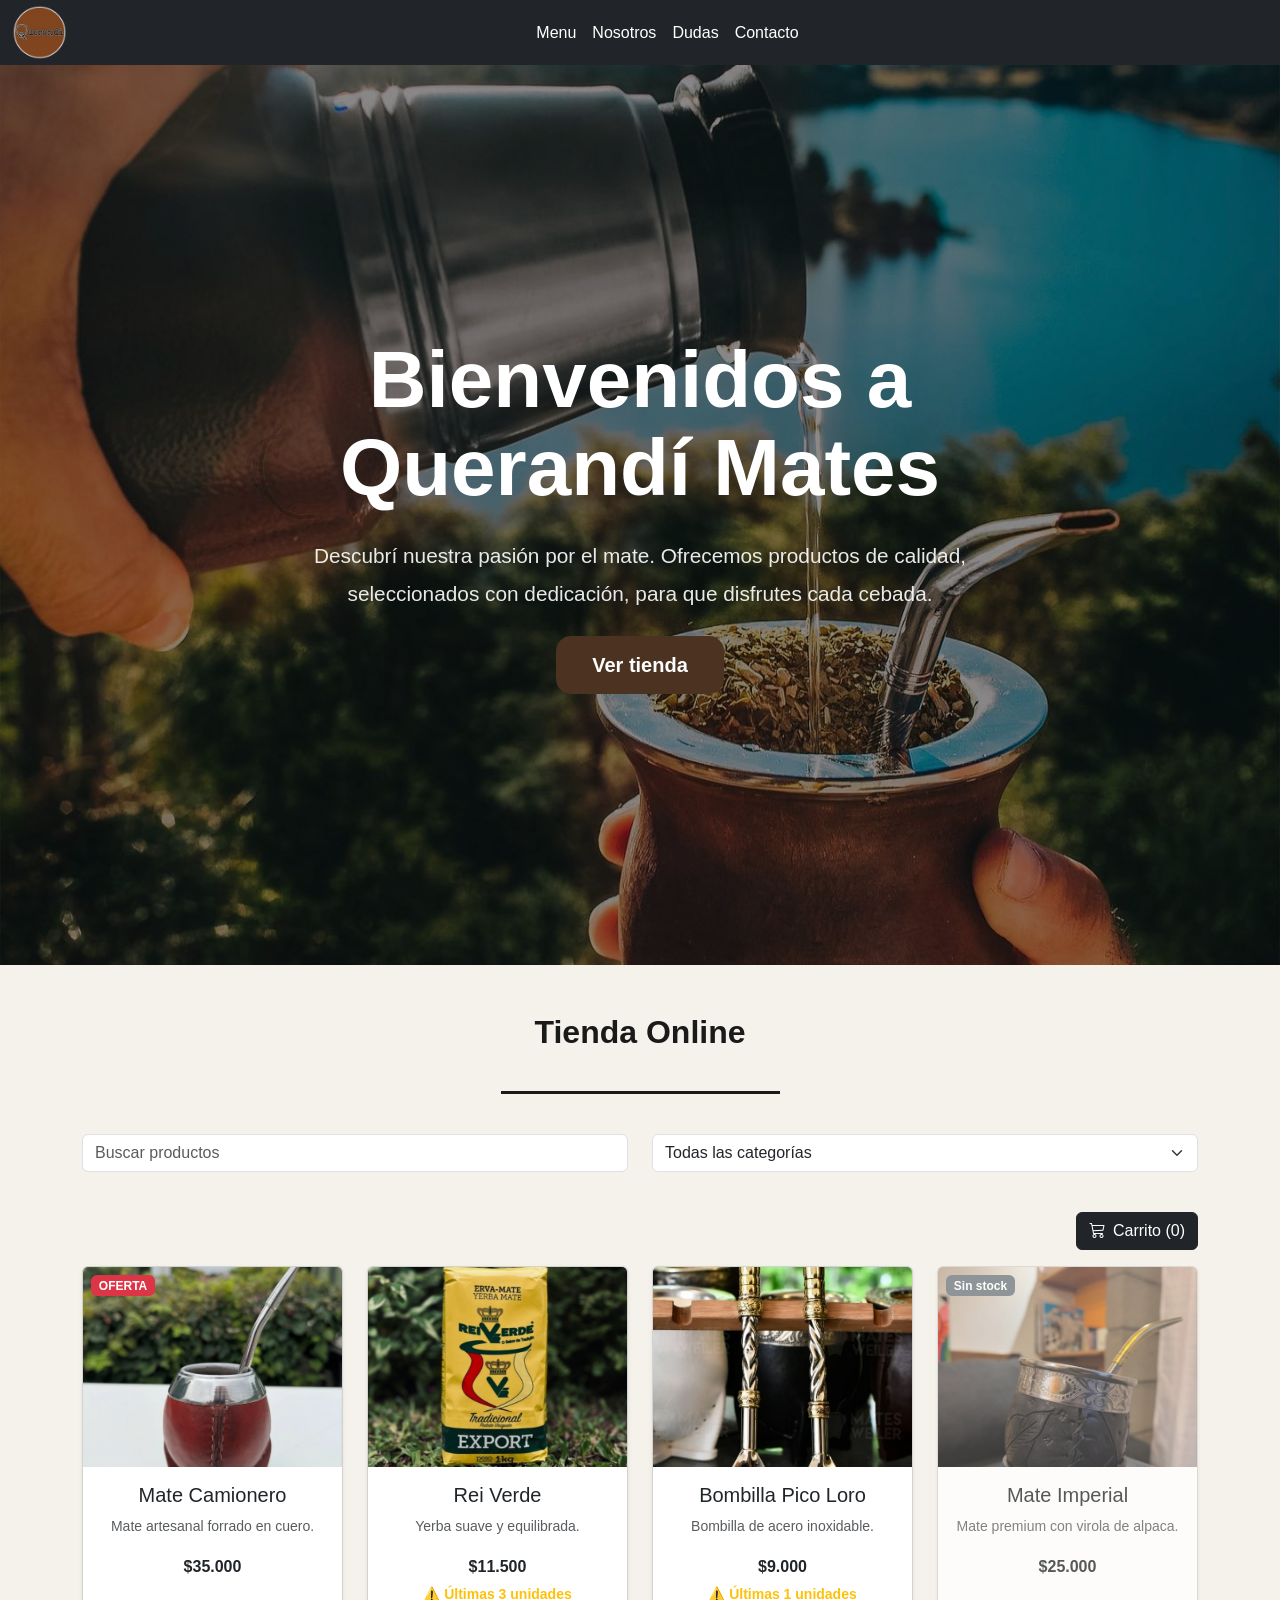
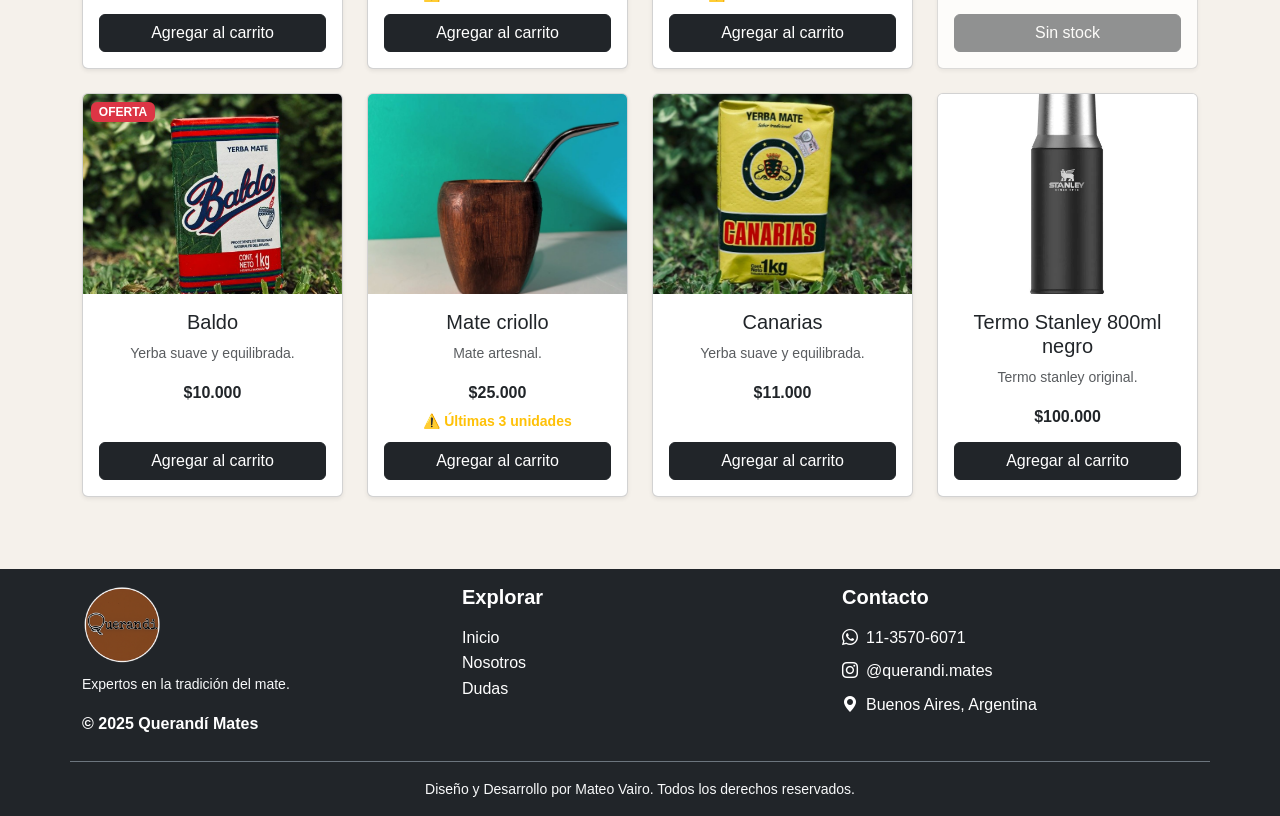
==== index.html @ 3cdf8e4d "Actualización: agregué nuevas funciones y correcciones" ====
<!DOCTYPE html>
<html lang="es">
<head>
<meta charset="UTF-8" />
<meta name="viewport" content="width=device-width, initial-scale=1" />
<link href="https://cdn.jsdelivr.net/npm/bootstrap@5.3.3/dist/css/bootstrap.min.css" rel="stylesheet"/>
<link rel="stylesheet" href="./css/style.css" />
<link rel="icon" href="imagenes/Logo.png" type="image/png">
<link rel="stylesheet" href="https://cdn.jsdelivr.net/npm/bootstrap-icons@1.11.3/font/bootstrap-icons.min.css">
<meta name="description" content="Querandí Mates — productos de calidad para disfrutar el ritual del mate.">
<meta name="keywords" content="mate, bombilla, yerba, tienda, artesanal, Argentina">
<title>Querandí Mates | Inicio</title>
</head>
<body>

<header>
    <nav class="navbar navbar-expand-lg navbar-dark bg-dark py-0">
        <div class="container-fluid">
            <button class="navbar-toggler" type="button" data-bs-toggle="collapse" data-bs-target="#navbarSupportedContent">
                <span class="navbar-toggler-icon"></span>
            </button>
            <a class="navbar-brand mx-auto order-0 order-lg-0" href="index.html">
                <img src="imagenes/Logo.png" alt="Logo Querandi Mates" class="logo-nav">
            </a>
            <div class="collapse navbar-collapse justify-content-center order-1" id="navbarSupportedContent">
                <ul class="navbar-nav mb-2 mb-lg-0">
                    <li class="nav-item"><a class="nav-link active" href="index.html">Menu</a></li>
                    <li class="nav-item"><a class="nav-link" href="nosotros.html">Nosotros</a></li>
                    <li class="nav-item"><a class="nav-link" href="dudas.html">Dudas</a></li>
                    <li class="nav-item"><a class="nav-link" href="contacto.html">Contacto</a></li>
                </ul>
            </div>
            <div class="d-flex w-100 d-lg-none"></div>
        </div>
    </nav>
</header>

<section class="hero-section">
    <div class="hero-overlay">
        <div class="container text-center hero-content">
            <h1>Bienvenidos a Querandí Mates</h1>
            <p class="mt-3 mb-4">Descubrí nuestra pasión por el mate. Ofrecemos productos de calidad, seleccionados con dedicación, para que disfrutes cada cebada.</p>
            <a href="#tienda" class="btn btn-light btn-lg">Ver tienda</a>
        </div>
    </div>
</section>

<main class="container my-5">

    <h2 class="text-center mb-4" id="tienda">Tienda Online</h2>
    <div class="d-flex justify-content-center mb-4">
        <hr class="w-25 border-querandi border-3 opacity-100">
    </div>

    <div class="row mb-4">
        <div class="col-md-6 mb-3">
            <input type="text" id="buscador" class="form-control" placeholder="Buscar productos">
        </div>
        <div class="col-md-6 mb-3">
            <select id="filtroCategoria" class="form-select">
                <option value="todos">Todas las categorías</option>
                <option value="mates">Mates</option>
                <option value="yerbas">Yerbas</option>
                <option value="otros">Otros</option>
            </select>
        </div>
    </div>

    <div class="text-end mb-3">
        <button class="btn btn-dark" id="btnAbrirCarrito">
            <i class="bi bi-cart3 me-1"></i> Carrito
            (<span id="contadorCarrito">0</span>)
        </button>
    </div>

    <div class="row" id="productosContainer"></div>

</main>

<div class="modal fade" id="productoModal" tabindex="-1">
    <div class="modal-dialog modal-dialog-centered">
        <div class="modal-content">
            <div class="modal-header">
                <h5 class="modal-title" id="modalProductoNombre"></h5>
                <button type="button" class="btn-close" data-bs-dismiss="modal"></button>
        </div>
    <div class="modal-body text-center">
        <img id="modalProductoImg" src="" alt="" class="img-fluid rounded mb-3" style="max-height: 300px; object-fit: contain;">
        <p id="modalProductoDesc" class="text-muted"></p>
        <p class="fw-bold fs-5" id="modalProductoPrecio"></p>
        <span id="modalProductoOferta"></span>
    </div>
    <div class="modal-footer justify-content-center">
        <button class="btn btn-dark btn-agregar" id="modalBtnAgregar" data-id="">
            Agregar al carrito
        </button>
    </div>
    </div>
</div>
</div>
<!-- ===== MODAL CARRITO ===== -->
<div class="modal fade" id="modalCarrito" tabindex="-1">
    <div class="modal-dialog modal-dialog-scrollable">
        <div class="modal-content">
            <div class="modal-header">
                <h5 class="modal-title"><i class="bi bi-cart3 me-2"></i>Tu carrito</h5>
                <button type="button" class="btn-close" data-bs-dismiss="modal"></button>
            </div>
            <div class="modal-body" id="carritoItems">
                <!-- se renderiza por JS -->
            </div>
            <div class="modal-footer d-flex justify-content-between align-items-center">
                <div>
                    <span class="text-muted small">Total:</span>
                    <span class="fw-bold ms-1" id="carritoTotal">$0</span>
                </div>
                <div class="d-flex gap-2">
                    <button class="btn btn-outline-danger btn-sm" id="vaciarCarrito">
                        <i class="bi bi-trash me-1"></i>Vaciar
                    </button>
                    <button class="btn btn-success btn-sm" id="finalizarCompra" disabled>
                        Finalizar compra <i class="bi bi-arrow-right ms-1"></i>
                    </button>
                </div>
            </div>
        </div>
    </div>
</div>


<!-- ===== MODAL CHECKOUT ===== -->
<div class="modal fade" id="modalCheckout" tabindex="-1">
    <div class="modal-dialog modal-dialog-scrollable">
        <div class="modal-content">
            <div class="modal-header" style="background-color:#795548; color:#fff;">
                <h5 class="modal-title"><i class="bi bi-bag-check me-2"></i>Finalizar compra</h5>
                <button type="button" class="btn-close btn-close-white" data-bs-dismiss="modal"></button>
            </div>
            <div class="modal-body">

                <!-- Resumen del pedido -->
                <h6 class="fw-bold mb-2">📦 Tu pedido:</h6>
                <div id="checkoutResumen" class="mb-3 border rounded p-2 bg-light small"></div>
                <div class="text-end fw-bold mb-4">
                    Total: <span id="checkoutTotal" class="text-success fs-5">$0</span>
                </div>

                <!-- Formulario de datos -->
                <h6 class="fw-bold mb-3">👤 Tus datos:</h6>

                <div class="mb-3">
                    <label class="form-label small fw-semibold">Nombre completo</label>
                    <input type="text" id="chkNombre" class="form-control form-control-sm" placeholder="Ej: Juan Pérez">
                </div>

                <div class="mb-3">
                    <label class="form-label small fw-semibold">Email</label>
                    <input type="email" id="chkMail" class="form-control form-control-sm" placeholder="tu@mail.com">
                </div>

                <div class="mb-3">
                    <label class="form-label small fw-semibold">Número de teléfono</label>
                    <input type="tel" id="chkTelefono" class="form-control form-control-sm" placeholder="Ej: 1135706071">
                </div>

                <div class="mb-3">
                    <label class="form-label small fw-semibold">Código postal</label>
                    <input type="text" id="chkCP" class="form-control form-control-sm" placeholder="Ej: 1876">
                </div>

                <div class="mb-3">
                    <label class="form-label small fw-semibold">Dirección</label>
                    <input type="text" id="chkDireccion" class="form-control form-control-sm" placeholder="Calle, número, piso/depto">
                </div>

                <div class="mb-3">
                    <label class="form-label small fw-semibold">Método de pago</label>
                    <select id="chkPago" class="form-select form-select-sm">
                        <option value="">-- Seleccioná --</option>
                        <option value="Transferencia bancaria">Transferencia bancaria</option>
                        <option value="MercadoPago">MercadoPago</option>
                        <option value="Efectivo">Efectivo (contra entrega)</option>
                    </select>
                </div>

            </div>
            <div class="modal-footer">
                <button type="button" class="btn btn-secondary btn-sm" data-bs-dismiss="modal">Volver</button>
                <button type="button" class="btn btn-success" id="btnEnviarCompra">
                    <i class="bi bi-whatsapp me-1"></i>Enviar compra por WhatsApp
                </button>
            </div>
        </div>
    </div>
</div>


<!-- ===== MODAL CONFIRMACIÓN ===== -->
<div class="modal fade" id="modalConfirmacion" tabindex="-1">
    <div class="modal-dialog modal-dialog-centered">
        <div class="modal-content text-center border-0">
            <div class="modal-body py-5 px-4">
                <div style="font-size:4rem">🧉</div>
                <h4 class="fw-bold mt-3 mb-2">¡Pedido enviado!</h4>
                <p class="text-muted mb-1">Te redirigimos a WhatsApp para que el vendedor reciba tu orden.</p>
                <p class="text-muted small mb-4">En breve te van a contactar para coordinar la entrega.</p>
                <button type="button" class="btn btn-dark px-4" data-bs-dismiss="modal">
                    Volver a la tienda
                </button>
            </div>
        </div>
    </div>
</div>

<!-- ===== TOAST CONTAINER ===== -->
<div id="toastContainer" class="position-fixed bottom-0 end-0 p-3" style="z-index:9999"></div>


<footer class="bg-dark py-3">
    <div class="container">
        <div class="row">
            <div class="col-md-4 mb-4 mb-md-0 text-center text-md-start">
                <img src="./imagenes/Logo.png" alt="Logo Querandí Mates" class="img-fluid mb-2" style="max-width:80px;">
                <p class="text-light small">Expertos en la tradición del mate.</p>
                <p class="mb-0 fw-bold text-querandi">© 2025 Querandí Mates</p>
            </div>
            <div class="col-md-4 mb-4 mb-md-0 text-center text-md-start">
                <h5 class="fw-bold mb-3 text-querandi">Explorar</h5>
                <ul class="list-unstyled">
                    <li><a href="index.html" class="footer-nav-link">Inicio</a></li>
                    <li><a href="nosotros.html" class="footer-nav-link">Nosotros</a></li>
                    <li><a href="dudas.html" class="footer-nav-link">Dudas</a></li>
                </ul>
            </div>
            <div class="col-md-4 text-center text-md-start">
                <h5 class="fw-bold mb-3 text-querandi">Contacto</h5>
                <ul class="list-unstyled">
                    <li class="mb-2"><a href="https://wa.me/5491135706071" class="footer-nav-link" target="_blank"><i class="bi bi-whatsapp me-2"></i>11-3570-6071</a></li>
                    <li class="mb-2"><a href="https://www.instagram.com/querandi.mates/" class="footer-nav-link" target="_blank"><i class="bi bi-instagram me-2"></i>@querandi.mates</a></li>
                    <li class="mb-2"><a href="contacto.html" class="footer-nav-link"><i class="bi bi-geo-alt-fill me-2"></i>Buenos Aires, Argentina</a></li>
                </ul>
            </div>
        </div>
        <div class="row border-top pt-3 mt-4 border-secondary">
            <div class="col-12 text-center">
                <p class="text-light small mb-0">Diseño y Desarrollo por Mateo Vairo. Todos los derechos reservados.</p>
            </div>
        </div>
    </div>
</footer>

<script src="https://cdn.jsdelivr.net/npm/bootstrap@5.3.3/dist/js/bootstrap.bundle.min.js"></script>
<!-- Limpiar la key vieja de localStorage para evitar datos fantasma -->
<script>localStorage.removeItem('carrito');</script>
<script type="module" src="./js/carrito.js"></script>
<script type="module" src="./js/app.js"></script>

</body>
</html>
---- css/style.css ----
* {
  margin: 0;
  padding: 0;
  box-sizing: border-box;
}

body {
  font-family: "Poppins", sans-serif;
  background-color: #F5F1EB;
  color: #1A1A1A;
  line-height: 1.6;
}

main {
  flex: 1;
}

section {
  padding: 30px 0;
}

img {
  max-width: 100%;
  display: block;
}

h1, h2, h3 {
  font-weight: 700;
}

a {
  text-decoration: none;
}

.swal2-container {
  z-index: 99999 !important;
}

.swal2-popup {
  border-radius: 12px;
  padding: 2rem;
  z-index: 99999 !important;
}
.swal2-popup .swal2-input,
.swal2-popup .swal2-select {
  width: 100%;
  padding: 12px;
  border-radius: 8px;
  border: 1px solid #ccc;
  font-size: 1rem;
  pointer-events: auto;
}
.swal2-popup .swal2-input:focus,
.swal2-popup .swal2-select:focus {
  outline: none;
  border-color: #6c5ce7;
  box-shadow: 0 0 0 3px rgba(108, 92, 231, 0.2);
}
.swal2-popup .swal2-confirm {
  background-color: #6c5ce7 !important;
  border-radius: 8px;
  padding: 10px 20px;
  font-weight: 600;
}

.navbar {
  padding: 18px 0;
  background: rgba(255, 255, 255, 0.9);
  backdrop-filter: blur(10px);
  box-shadow: 0 2px 10px rgba(0, 0, 0, 0.05);
}
.navbar .navbar-brand img {
  height: 55px;
}
.navbar .nav-link {
  color: #FFFFFF;
  font-weight: 500;
  transition: 0.4s ease;
}
.navbar .nav-link:hover {
  color: #6F4E37;
}

.logo-nav {
  height: 55px;
  width: 55px;
  -o-object-fit: contain;
     object-fit: contain;
  border-radius: 0;
}

.logo {
  transition: transform 0.3s ease;
}
.logo:hover {
  transform: scale(1.05);
}

footer {
  background-color: #1A1A1A;
  color: #FFFFFF;
  padding: 30px 0;
}
footer .footer-nav-link {
  color: #FFFFFF;
  transition: 0.4s ease;
}
footer .footer-nav-link:hover {
  color: #6F4E37;
}

.hero-section {
  width: 100%;
  min-height: 100vh;
  background-image: url("../imagenes/imagen_mate_tradicion.jpg");
  background-size: cover;
  background-position: center;
  position: relative;
  display: flex;
  align-items: center;
  justify-content: center;
  overflow: hidden;
  margin: 0;
  padding: 0;
}
.hero-section .hero-overlay {
  position: absolute;
  inset: 0;
  background: rgba(0, 0, 0, 0.45);
  display: flex;
  align-items: center;
  justify-content: center;
}
.hero-section .hero-content {
  position: relative;
  z-index: 2;
  color: #FFFFFF;
  max-width: 700px;
}
.hero-section .hero-content h1 {
  font-size: 5rem;
  font-weight: 700;
  line-height: 1.1;
  margin-bottom: 25px;
}
.hero-section .hero-content p {
  font-size: 1.3rem;
  line-height: 1.8;
  margin-bottom: 35px;
  color: rgba(255, 255, 255, 0.9);
}
.hero-section .hero-content .btn {
  background-color: #4B3221;
  color: #FFFFFF;
  border: none;
  padding: 14px 36px;
  border-radius: 15px;
  font-weight: 600;
  transition: 0.4s ease;
}
.hero-section .hero-content .btn:hover {
  background-color: #6F4E37;
  transform: translateY(-3px);
}
@media (max-width: 768px) {
  .hero-section {
    min-height: 80vh;
  }
  .hero-section .hero-content h1 {
    font-size: 2.8rem;
  }
  .hero-section .hero-content p {
    font-size: 1rem;
  }
}

.producto img {
  width: 100%;
  height: auto;
  border-radius: 0.5rem;
  transition: transform 0.4s ease;
}
.producto img:hover, .producto img:focus {
  transform: scale(1.05);
}

form .form-control {
  border-color: rgba(0, 0, 0, 0.3843137255);
  transition: border-color 0.4s ease;
}
form .form-control:focus {
  border-color: #6F4E37;
}
form .btn-dark {
  font-family: "Poppins", sans-serif;
  background-color: #4B3221;
}
form .btn-dark:hover {
  background-color: #8A6246;
}

.duda {
  padding: 1rem;
  border: 1px solid #E5DDD5;
  border-radius: 0.5rem;
  margin-bottom: 1rem;
  background-color: #1A1A1A;
  transition: background-color 0.4s ease;
}
.duda:hover {
  background-color: rgb(38.75, 38.75, 38.75);
}
.duda__summary {
  cursor: pointer;
  font-weight: 600;
}

.pagos__icons {
  margin-top: 10px;
  display: flex;
  justify-content: center;
  gap: 20px;
  height: 30px;
}

@media (max-width: 992px) {
  .hero-section .hero-content h1 {
    font-size: 3.5rem;
  }
  .hero-section .hero-content p {
    font-size: 1.1rem;
  }
  .navbar-brand img {
    width: 50px;
  }
}
@media (max-width: 768px) {
  section {
    padding: 60px 0;
  }
  .hero-section {
    min-height: 80vh;
  }
  .hero-section .hero-content h1 {
    font-size: 2.5rem;
  }
  .hero-section .hero-content p {
    font-size: 1rem;
  }
  .card {
    margin-bottom: 20px;
  }
  footer {
    text-align: center;
  }
}
@media (max-width: 576px) {
  .hero-section .hero-content h1 {
    font-size: 2rem;
  }
  .hero-section .hero-content p {
    font-size: 0.95rem;
  }
  .hero-section .hero-content .btn {
    width: 100%;
  }
  .navbar-brand img {
    width: 45px;
  }
}/*# sourceMappingURL=style.css.map */
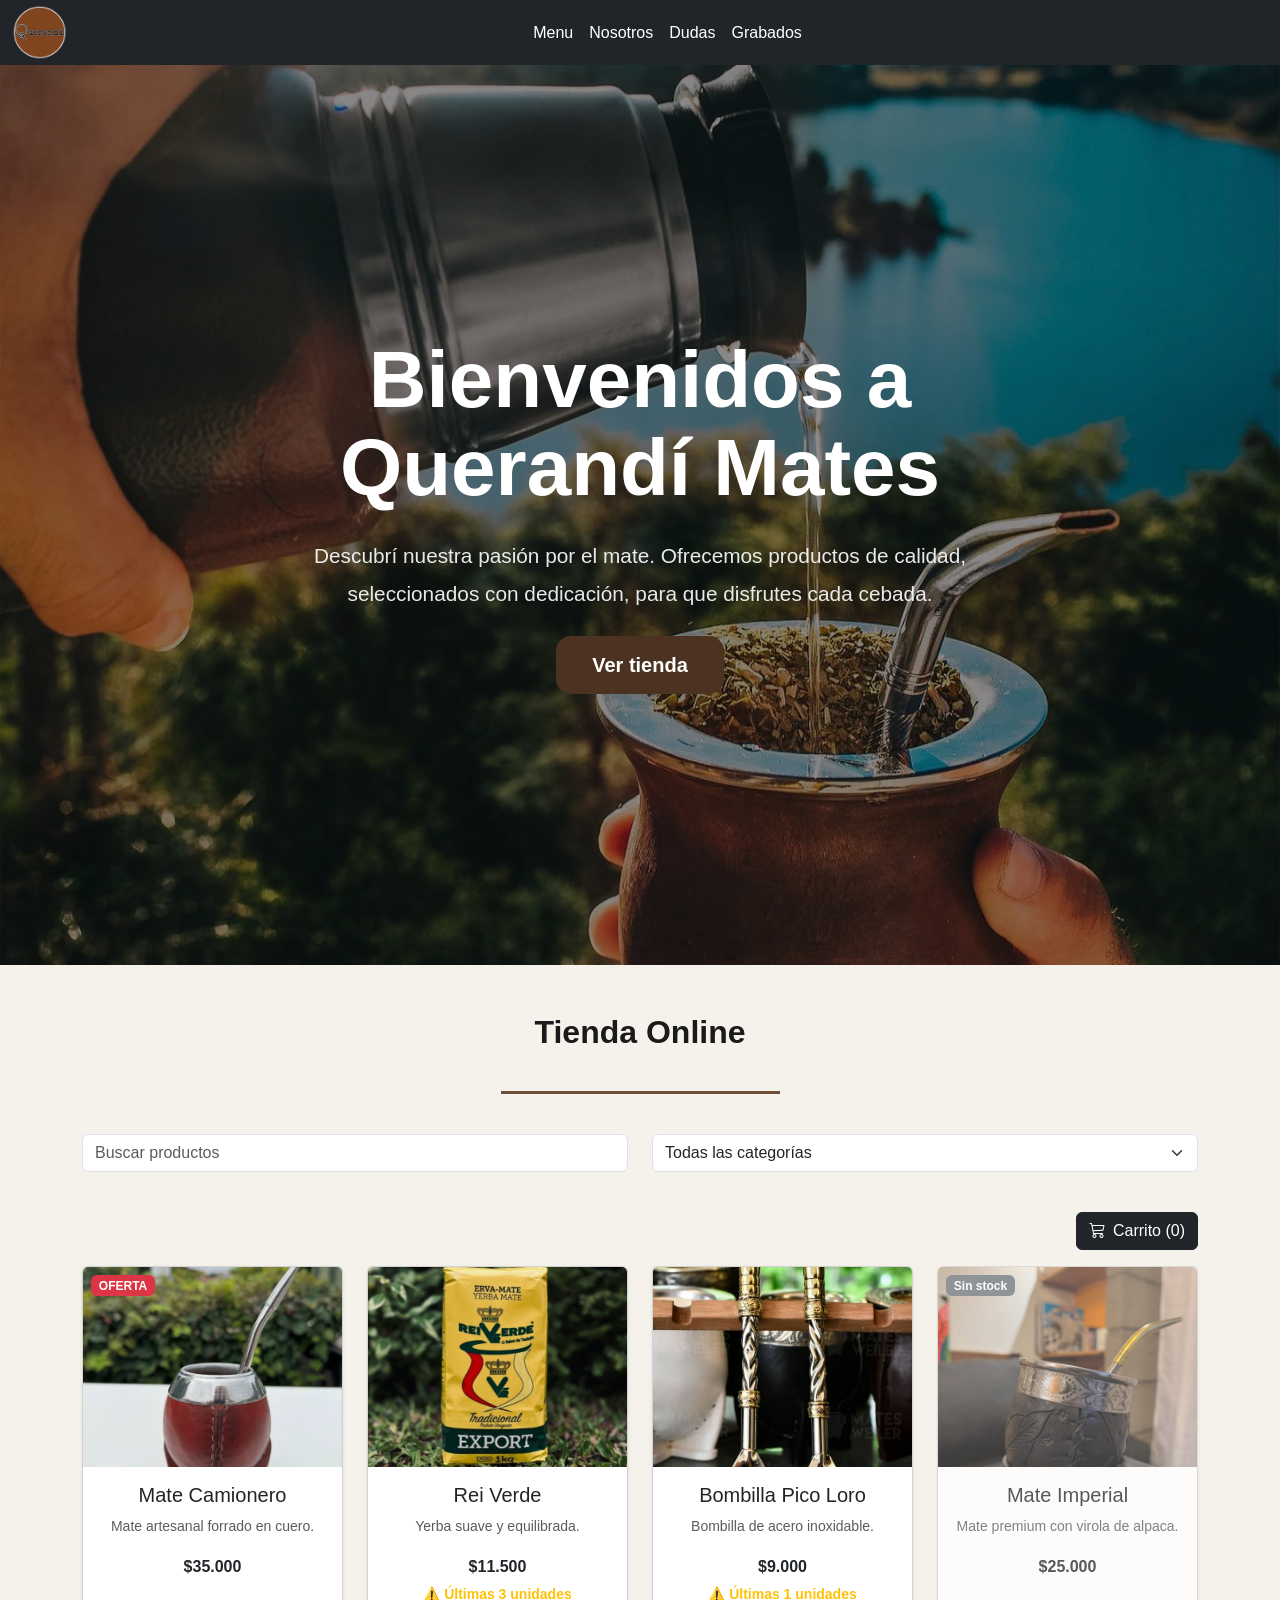
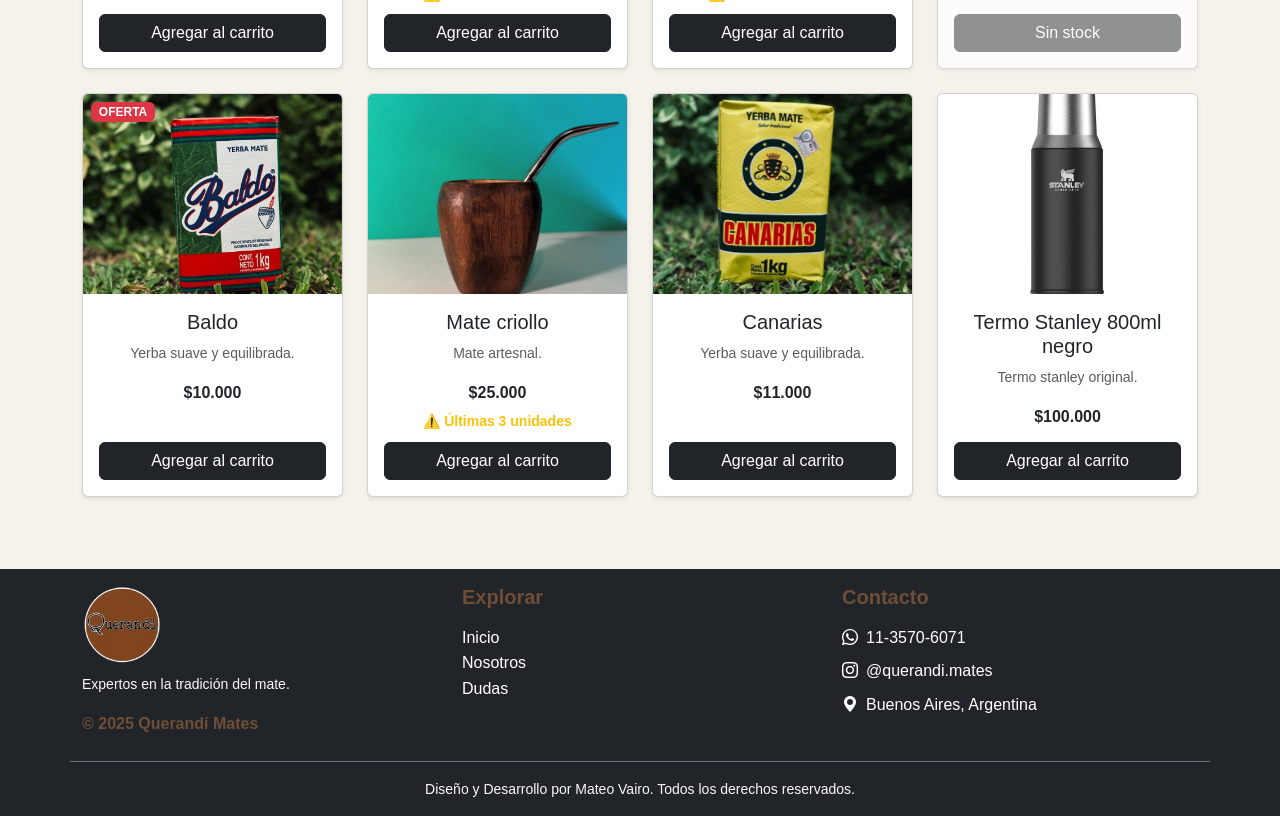
==== commit 38aa727d: "Se agrego la seccion  grabados" ====
--- a/index.html
+++ b/index.html
@@ -27,7 +27,7 @@
                     <li class="nav-item"><a class="nav-link active" href="index.html">Menu</a></li>
                     <li class="nav-item"><a class="nav-link" href="nosotros.html">Nosotros</a></li>
                     <li class="nav-item"><a class="nav-link" href="dudas.html">Dudas</a></li>
-                    <li class="nav-item"><a class="nav-link" href="contacto.html">Contacto</a></li>
+                    <li class="nav-item"><a class="nav-link" href="grabados.html">Grabados</a></li>
                 </ul>
             </div>
             <div class="d-flex w-100 d-lg-none"></div>
@@ -237,7 +237,7 @@
                 <ul class="list-unstyled">
                     <li class="mb-2"><a href="https://wa.me/5491135706071" class="footer-nav-link" target="_blank"><i class="bi bi-whatsapp me-2"></i>11-3570-6071</a></li>
                     <li class="mb-2"><a href="https://www.instagram.com/querandi.mates/" class="footer-nav-link" target="_blank"><i class="bi bi-instagram me-2"></i>@querandi.mates</a></li>
-                    <li class="mb-2"><a href="contacto.html" class="footer-nav-link"><i class="bi bi-geo-alt-fill me-2"></i>Buenos Aires, Argentina</a></li>
+                    <li class="mb-2"><a href="" class="footer-nav-link"><i class="bi bi-geo-alt-fill me-2"></i>Buenos Aires, Argentina</a></li>
                 </ul>
             </div>
         </div>
--- a/css/style.css
+++ b/css/style.css
@@ -1,3 +1,4 @@
+@charset "UTF-8";
 * {
   margin: 0;
   padding: 0;
@@ -184,19 +185,233 @@
   transform: scale(1.05);
 }
 
-form .form-control {
-  border-color: rgba(0, 0, 0, 0.3843137255);
-  transition: border-color 0.4s ease;
-}
-form .form-control:focus {
+/* ── Hero grabados ── */
+.hero-grabados {
+  background: linear-gradient(135deg, #1A1A1A 0%, #4B3221 100%);
+  padding: 90px 0 70px;
+  color: #fff;
+}
+
+.hero-grabados h1 {
+  font-size: 3.2rem;
+  font-weight: 700;
+  line-height: 1.15;
+}
+
+.hero-grabados p {
+  font-size: 1.15rem;
+  color: rgba(255, 255, 255, 0.85);
+}
+
+.badge-laser {
+  background-color: #6F4E37;
+  color: #fff;
+  font-size: 0.8rem;
+  padding: 5px 12px;
+  border-radius: 20px;
+  letter-spacing: 1px;
+  text-transform: uppercase;
+}
+
+@media (max-width: 768px) {
+  .hero-grabados h1 {
+    font-size: 2.1rem;
+  }
+  .hero-grabados p {
+    font-size: 1rem;
+  }
+}
+/* ── Materiales ── */
+.material-card {
+  background: #fff;
+  border-radius: 16px;
+  padding: 32px 24px;
+  text-align: center;
+  border: 1px solid #E5DDD5;
+  transition: transform 0.3s ease, box-shadow 0.3s ease;
+  height: 100%;
+}
+
+.material-card:hover {
+  transform: translateY(-6px);
+  box-shadow: 0 12px 30px rgba(0, 0, 0, 0.1);
+}
+
+.material-card .icono {
+  font-size: 2.8rem;
+  color: #6F4E37;
+  margin-bottom: 14px;
+}
+
+.material-card h5 {
+  font-weight: 700;
+  color: #1A1A1A;
+  margin-bottom: 8px;
+}
+
+.material-card p {
+  font-size: 0.9rem;
+  color: #666;
+  margin: 0;
+}
+
+/* ── Pasos ── */
+.seccion-pasos {
+  background-color: #1A1A1A;
+  color: #fff;
+  padding: 70px 0;
+}
+
+.paso {
+  display: flex;
+  align-items: flex-start;
+  gap: 20px;
+  margin-bottom: 36px;
+}
+
+.paso:last-child {
+  margin-bottom: 0;
+}
+
+.paso-numero {
+  width: 52px;
+  height: 52px;
+  min-width: 52px;
+  border-radius: 50%;
+  background-color: #6F4E37;
+  display: flex;
+  align-items: center;
+  justify-content: center;
+  font-size: 1.3rem;
+  font-weight: 700;
+  color: #fff;
+}
+
+.paso-texto h5 {
+  font-weight: 700;
+  margin-bottom: 4px;
+  color: #fff;
+}
+
+.paso-texto p {
+  color: rgba(255, 255, 255, 0.7);
+  font-size: 0.95rem;
+  margin: 0;
+}
+
+/* ── Galería ── */
+.galeria-placeholder {
+  background: #E5DDD5;
+  border-radius: 14px;
+  height: 260px; /* igual que la imagen */
+  display: flex;
+  flex-direction: column;
+  align-items: center;
+  justify-content: center;
+  color: #6F4E37;
+  font-size: 0.95rem;
+  font-weight: 600;
+  border: 2px dashed #6F4E37;
+}
+
+.galeria-placeholder i {
+  font-size: 2.5rem;
+  margin-bottom: 10px;
+}
+
+.galeria-img {
+  width: 100%;
+  height: 260px; /* igual que el placeholder */
+  -o-object-fit: cover;
+     object-fit: cover;
+  border-radius: 14px;
+  transition: transform 0.35s ease, box-shadow 0.35s ease;
+  cursor: pointer;
+}
+
+.galeria-img:hover {
+  transform: scale(1.04);
+  box-shadow: 0 10px 28px rgba(0, 0, 0, 0.18);
+}
+
+/* ── Precios ── */
+.precio-card {
+  background: #fff;
+  border-radius: 16px;
+  border: 2px solid #E5DDD5;
+  padding: 32px 24px;
+  text-align: center;
+  transition: border-color 0.3s ease, box-shadow 0.3s ease;
+  height: 100%;
+}
+
+.precio-card:hover {
   border-color: #6F4E37;
-}
-form .btn-dark {
-  font-family: "Poppins", sans-serif;
-  background-color: #4B3221;
-}
-form .btn-dark:hover {
-  background-color: #8A6246;
+  box-shadow: 0 8px 24px rgba(111, 78, 55, 0.12);
+}
+
+.precio-card .precio-valor {
+  font-size: 1.8rem;
+  font-weight: 700;
+  color: #6F4E37;
+}
+
+.precio-card h5 {
+  font-weight: 700;
+  color: #1A1A1A;
+  margin-bottom: 12px;
+}
+
+.precio-card p {
+  font-size: 0.9rem;
+  color: #666;
+}
+
+/* ── CTA ── */
+.cta-grabados {
+  background: linear-gradient(135deg, #4B3221 0%, #6F4E37 100%);
+  color: #fff;
+  padding: 70px 0;
+  text-align: center;
+}
+
+.cta-grabados h2 {
+  font-size: 2rem;
+  font-weight: 700;
+}
+
+.cta-grabados p {
+  font-size: 1.05rem;
+  color: rgba(255, 255, 255, 0.85);
+}
+
+.btn-wa {
+  background-color: #25D366;
+  color: #fff;
+  border: none;
+  padding: 14px 36px;
+  border-radius: 50px;
+  font-weight: 600;
+  font-size: 1rem;
+  transition: 0.3s ease;
+  display: inline-flex;
+  align-items: center;
+  gap: 10px;
+}
+
+.btn-wa:hover {
+  background-color: #1ebe5b;
+  transform: translateY(-3px);
+  color: #fff;
+}
+
+/* ── Texto querandi color ── */
+.text-querandi {
+  color: #6F4E37;
+}
+
+.border-querandi {
+  border-color: #6F4E37 !important;
 }
 
 .duda {
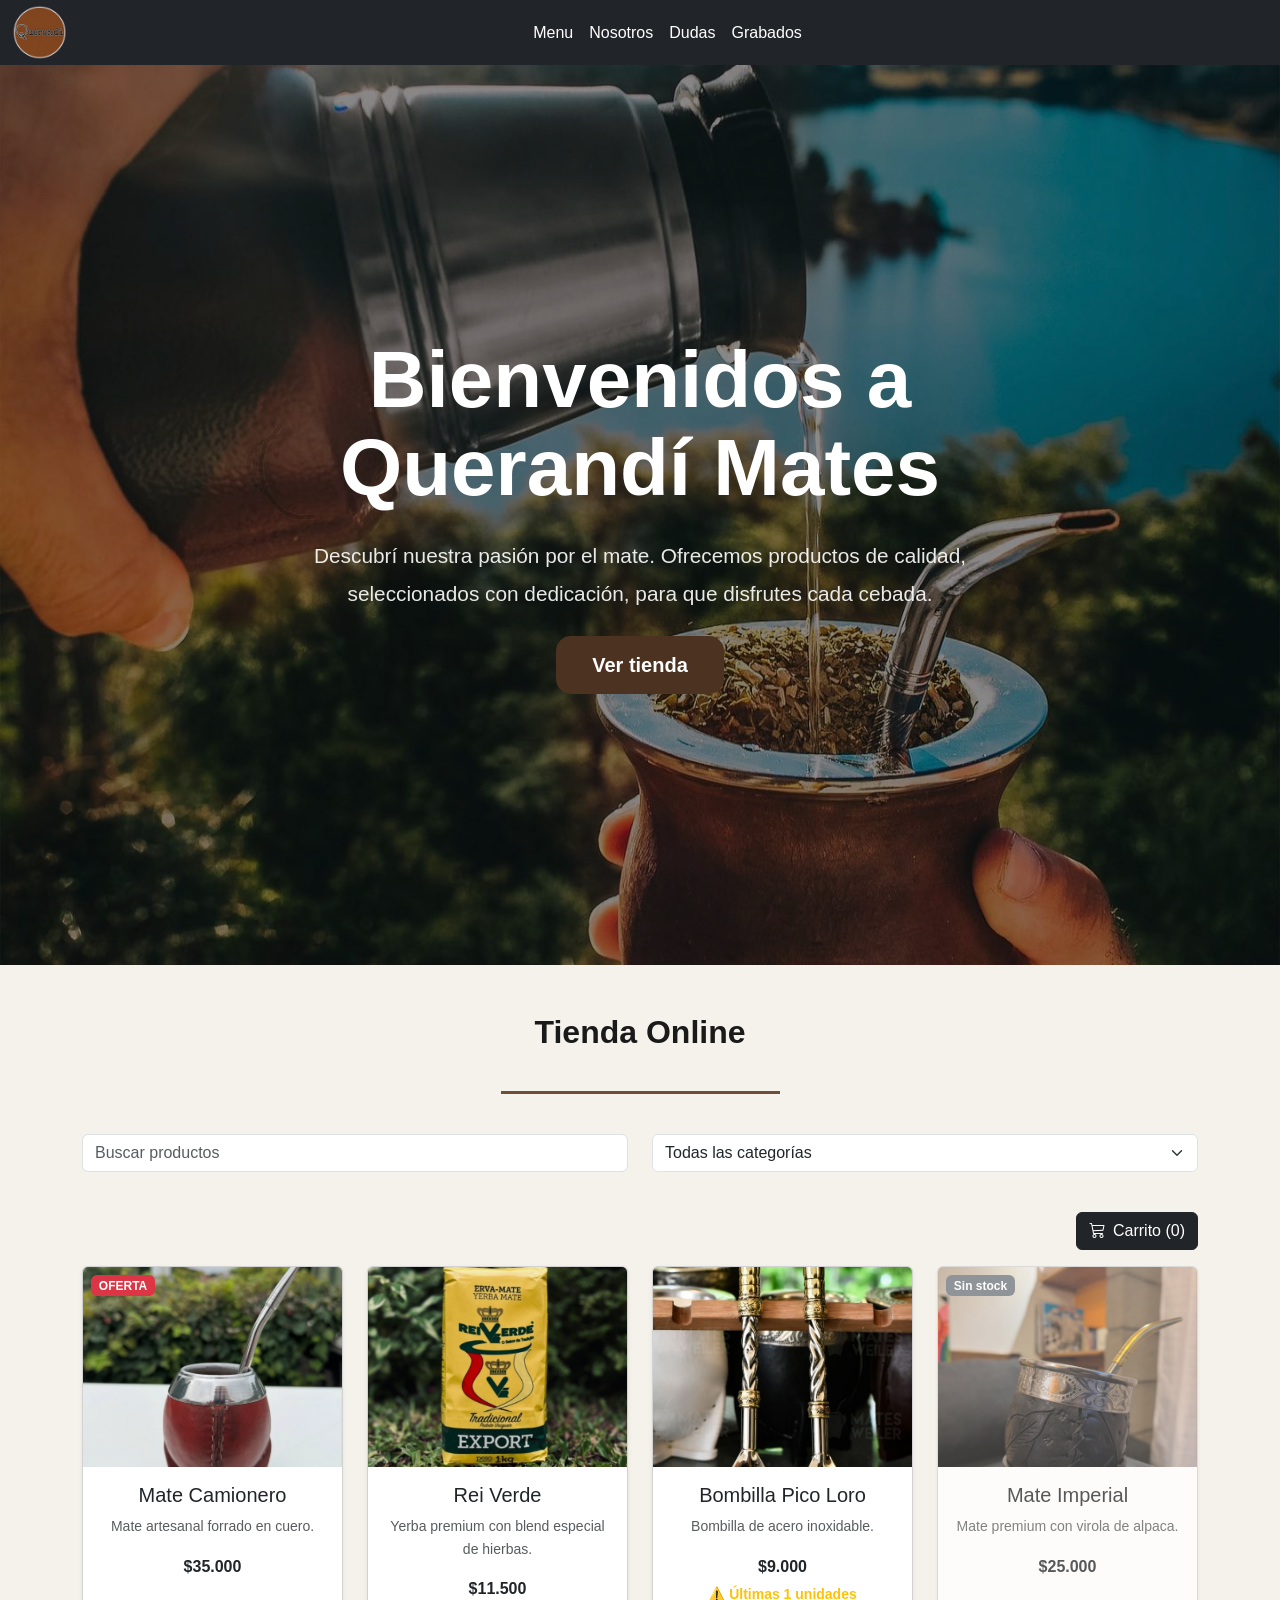
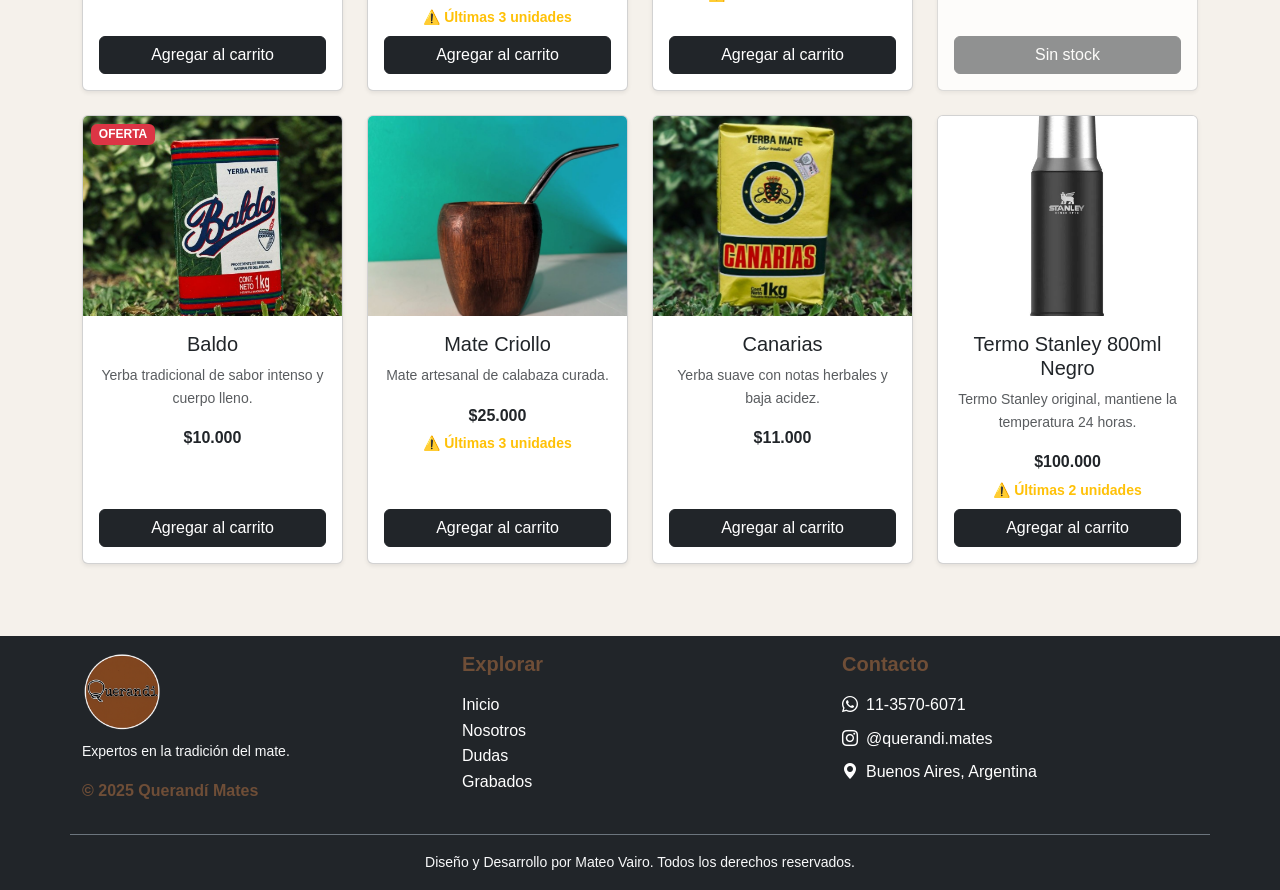
==== commit 45f2c648: "Actualizaciones en el footer" ====
--- a/index.html
+++ b/index.html
@@ -227,9 +227,15 @@
             <div class="col-md-4 mb-4 mb-md-0 text-center text-md-start">
                 <h5 class="fw-bold mb-3 text-querandi">Explorar</h5>
                 <ul class="list-unstyled">
-                    <li><a href="index.html" class="footer-nav-link">Inicio</a></li>
-                    <li><a href="nosotros.html" class="footer-nav-link">Nosotros</a></li>
-                    <li><a href="dudas.html" class="footer-nav-link">Dudas</a></li>
+                    <li>
+                        <a href="index.html" class="footer-nav-link">Inicio</a></li>
+                    <li>
+                        <a href="nosotros.html" class="footer-nav-link">Nosotros</a></li>
+                    <li>
+                        <a href="dudas.html" class="footer-nav-link">Dudas</a></li>
+                    <li>
+                        <a class="footer-nav-link" aria-current="page" href="grabados.html">Grabados</a>
+                    </li>
                 </ul>
             </div>
             <div class="col-md-4 text-center text-md-start">
--- a/css/style.css
+++ b/css/style.css
@@ -1,4 +1,3 @@
-@charset "UTF-8";
 * {
   margin: 0;
   padding: 0;
@@ -185,27 +184,54 @@
   transform: scale(1.05);
 }
 
-/* ── Hero grabados ── */
+.text-querandi {
+  color: #6F4E37;
+}
+
+.border-querandi {
+  border-color: #6F4E37 !important;
+}
+
+.separador-querandi {
+  width: 25%;
+  border-color: #6F4E37 !important;
+  border-width: 3px !important;
+  opacity: 1;
+}
+
+.separador-querandi-corto {
+  width: 60px;
+  border-color: #6F4E37 !important;
+  border-width: 3px !important;
+  opacity: 1;
+}
+
 .hero-grabados {
   background: linear-gradient(135deg, #1A1A1A 0%, #4B3221 100%);
   padding: 90px 0 70px;
-  color: #fff;
-}
-
+  color: #FFFFFF;
+}
 .hero-grabados h1 {
   font-size: 3.2rem;
   font-weight: 700;
   line-height: 1.15;
 }
-
 .hero-grabados p {
   font-size: 1.15rem;
   color: rgba(255, 255, 255, 0.85);
 }
+@media (max-width: 576px) {
+  .hero-grabados h1 {
+    font-size: 2.1rem;
+  }
+  .hero-grabados p {
+    font-size: 1rem;
+  }
+}
 
 .badge-laser {
   background-color: #6F4E37;
-  color: #fff;
+  color: #FFFFFF;
   font-size: 0.8rem;
   padding: 5px 12px;
   border-radius: 20px;
@@ -213,53 +239,62 @@
   text-transform: uppercase;
 }
 
-@media (max-width: 768px) {
-  .hero-grabados h1 {
-    font-size: 2.1rem;
-  }
-  .hero-grabados p {
-    font-size: 1rem;
-  }
-}
-/* ── Materiales ── */
+.video-hero {
+  max-height: 380px;
+  -o-object-fit: cover;
+     object-fit: cover;
+  border-radius: 10px;
+}
+
+.seccion-materiales,
+.seccion-galeria {
+  padding: 70px 0;
+  background-color: #F5F1EB;
+}
+
+.seccion-precios {
+  padding: 70px 0;
+  background-color: #FFFFFF;
+}
+
 .material-card {
-  background: #fff;
+  background: #FFFFFF;
   border-radius: 16px;
   padding: 32px 24px;
   text-align: center;
   border: 1px solid #E5DDD5;
-  transition: transform 0.3s ease, box-shadow 0.3s ease;
+  transition: transform 0.4s ease, box-shadow 0.4s ease;
   height: 100%;
 }
-
 .material-card:hover {
   transform: translateY(-6px);
-  box-shadow: 0 12px 30px rgba(0, 0, 0, 0.1);
-}
-
+  box-shadow: 0 10px 25px rgba(0, 0, 0, 0.08);
+}
 .material-card .icono {
   font-size: 2.8rem;
   color: #6F4E37;
   margin-bottom: 14px;
 }
-
 .material-card h5 {
   font-weight: 700;
   color: #1A1A1A;
   margin-bottom: 8px;
 }
-
 .material-card p {
   font-size: 0.9rem;
-  color: #666;
+  color: #5C5C5C;
   margin: 0;
 }
 
-/* ── Pasos ── */
 .seccion-pasos {
   background-color: #1A1A1A;
-  color: #fff;
+  color: #FFFFFF;
   padding: 70px 0;
+}
+
+.pasos-descripcion {
+  color: rgba(255, 255, 255, 0.7);
+  font-size: 0.95rem;
 }
 
 .paso {
@@ -268,7 +303,6 @@
   gap: 20px;
   margin-bottom: 36px;
 }
-
 .paso:last-child {
   margin-bottom: 0;
 }
@@ -284,26 +318,38 @@
   justify-content: center;
   font-size: 1.3rem;
   font-weight: 700;
-  color: #fff;
+  color: #FFFFFF;
 }
 
 .paso-texto h5 {
   font-weight: 700;
   margin-bottom: 4px;
-  color: #fff;
-}
-
+  color: #FFFFFF;
+}
 .paso-texto p {
   color: rgba(255, 255, 255, 0.7);
   font-size: 0.95rem;
   margin: 0;
 }
 
-/* ── Galería ── */
+.galeria-img {
+  width: 100%;
+  height: 260px;
+  -o-object-fit: cover;
+     object-fit: cover;
+  border-radius: 14px;
+  transition: transform 0.4s ease, box-shadow 0.4s ease;
+  cursor: pointer;
+}
+.galeria-img:hover {
+  transform: scale(1.04);
+  box-shadow: 0 10px 28px rgba(0, 0, 0, 0.18);
+}
+
 .galeria-placeholder {
   background: #E5DDD5;
   border-radius: 14px;
-  height: 260px; /* igual que la imagen */
+  height: 260px;
   display: flex;
   flex-direction: column;
   align-items: center;
@@ -313,73 +359,49 @@
   font-weight: 600;
   border: 2px dashed #6F4E37;
 }
-
 .galeria-placeholder i {
   font-size: 2.5rem;
   margin-bottom: 10px;
 }
 
-.galeria-img {
-  width: 100%;
-  height: 260px; /* igual que el placeholder */
-  -o-object-fit: cover;
-     object-fit: cover;
-  border-radius: 14px;
-  transition: transform 0.35s ease, box-shadow 0.35s ease;
-  cursor: pointer;
-}
-
-.galeria-img:hover {
-  transform: scale(1.04);
-  box-shadow: 0 10px 28px rgba(0, 0, 0, 0.18);
-}
-
-/* ── Precios ── */
 .precio-card {
-  background: #fff;
+  background: #FFFFFF;
   border-radius: 16px;
   border: 2px solid #E5DDD5;
   padding: 32px 24px;
   text-align: center;
-  transition: border-color 0.3s ease, box-shadow 0.3s ease;
+  transition: border-color 0.4s ease, box-shadow 0.4s ease;
   height: 100%;
 }
-
 .precio-card:hover {
   border-color: #6F4E37;
   box-shadow: 0 8px 24px rgba(111, 78, 55, 0.12);
 }
-
 .precio-card .precio-valor {
   font-size: 1.8rem;
   font-weight: 700;
   color: #6F4E37;
 }
-
 .precio-card h5 {
   font-weight: 700;
   color: #1A1A1A;
   margin-bottom: 12px;
 }
-
 .precio-card p {
   font-size: 0.9rem;
-  color: #666;
-}
-
-/* ── CTA ── */
+  color: #5C5C5C;
+}
+
 .cta-grabados {
   background: linear-gradient(135deg, #4B3221 0%, #6F4E37 100%);
-  color: #fff;
+  color: #FFFFFF;
   padding: 70px 0;
   text-align: center;
 }
-
 .cta-grabados h2 {
   font-size: 2rem;
   font-weight: 700;
 }
-
 .cta-grabados p {
   font-size: 1.05rem;
   color: rgba(255, 255, 255, 0.85);
@@ -387,31 +409,22 @@
 
 .btn-wa {
   background-color: #25D366;
-  color: #fff;
+  color: #FFFFFF;
   border: none;
   padding: 14px 36px;
   border-radius: 50px;
   font-weight: 600;
   font-size: 1rem;
-  transition: 0.3s ease;
+  transition: 0.4s ease;
   display: inline-flex;
   align-items: center;
   gap: 10px;
-}
-
+  text-decoration: none;
+}
 .btn-wa:hover {
   background-color: #1ebe5b;
   transform: translateY(-3px);
-  color: #fff;
-}
-
-/* ── Texto querandi color ── */
-.text-querandi {
-  color: #6F4E37;
-}
-
-.border-querandi {
-  border-color: #6F4E37 !important;
+  color: #FFFFFF;
 }
 
 .duda {
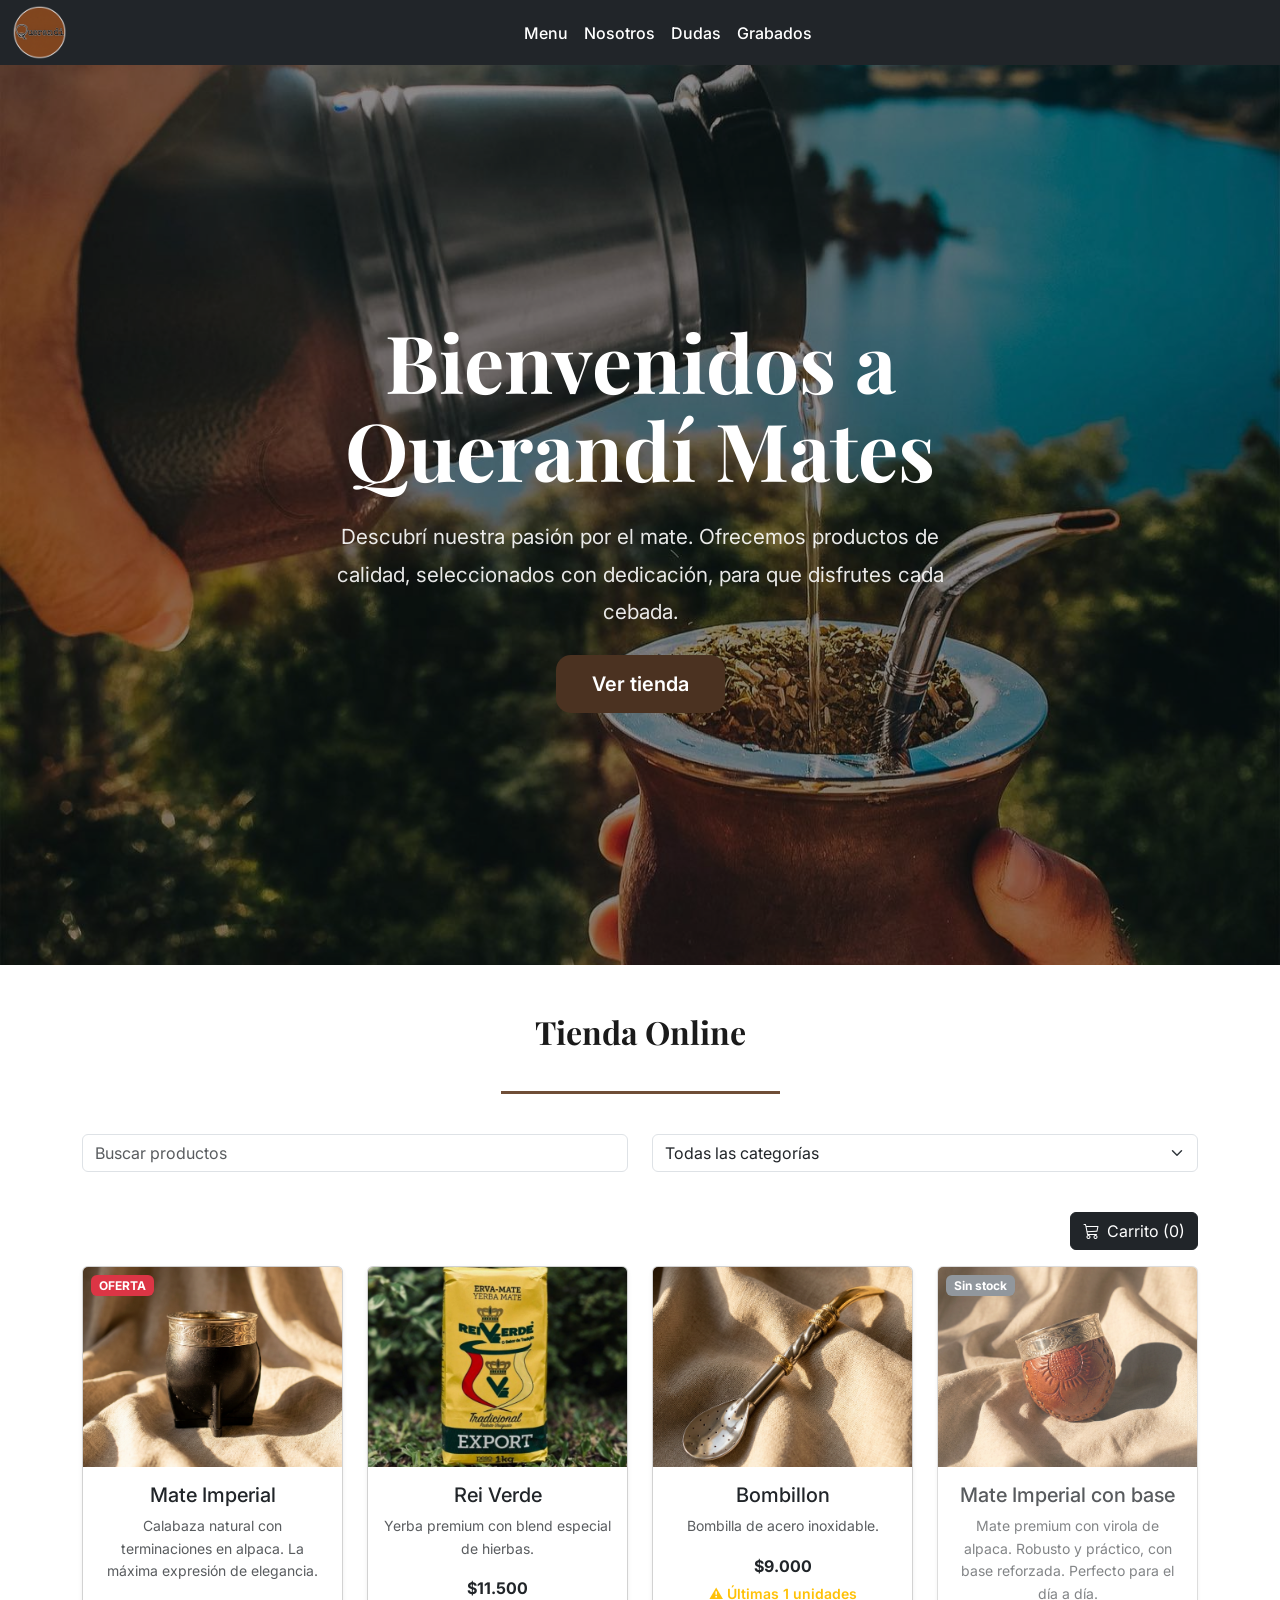
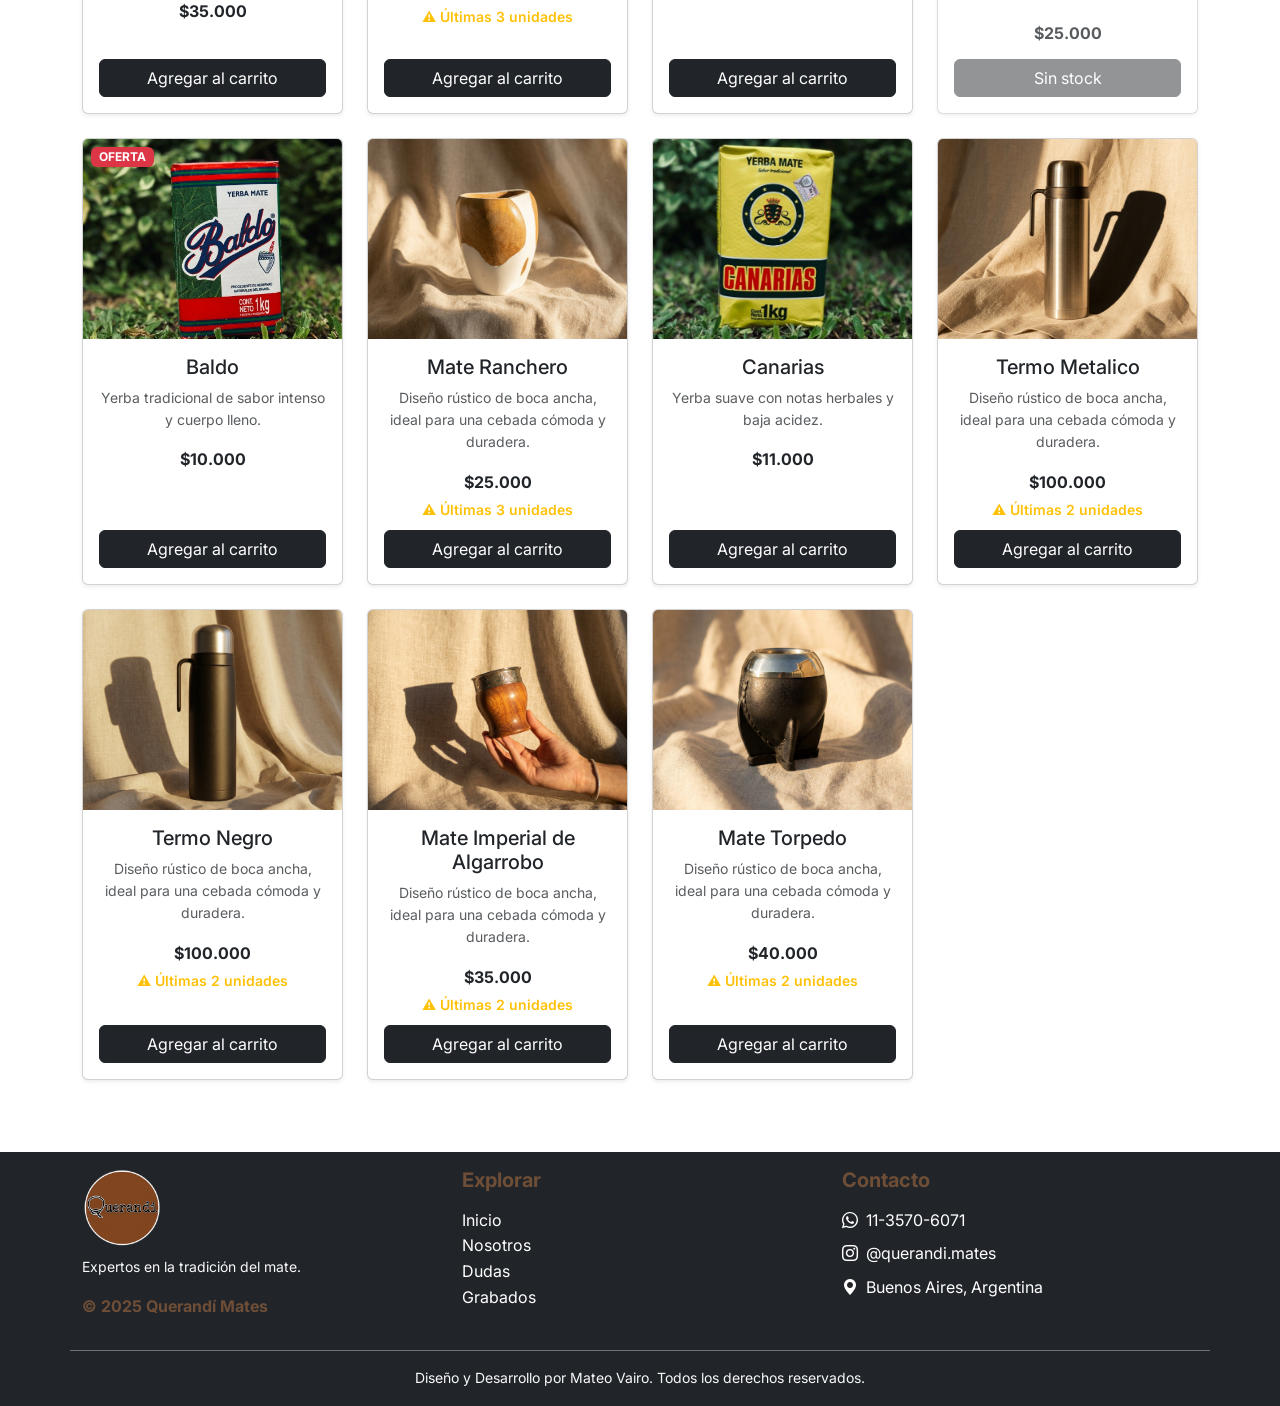
==== commit 2b4557c2: "Cambios en tienda y en nosotros" ====
--- a/index.html
+++ b/index.html
@@ -7,6 +7,9 @@
 <link rel="stylesheet" href="./css/style.css" />
 <link rel="icon" href="imagenes/Logo.png" type="image/png">
 <link rel="stylesheet" href="https://cdn.jsdelivr.net/npm/bootstrap-icons@1.11.3/font/bootstrap-icons.min.css">
+<link rel="preconnect" href="https://fonts.googleapis.com">
+<link rel="preconnect" href="https://fonts.gstatic.com" crossorigin>
+<link href="https://fonts.googleapis.com/css2?family=Playfair+Display:wght@400;500;600;700&family=Inter:wght@300;400;500;600&display=swap" rel="stylesheet">
 <meta name="description" content="Querandí Mates — productos de calidad para disfrutar el ritual del mate.">
 <meta name="keywords" content="mate, bombilla, yerba, tienda, artesanal, Argentina">
 <title>Querandí Mates | Inicio</title>
@@ -61,7 +64,9 @@
                 <option value="todos">Todas las categorías</option>
                 <option value="mates">Mates</option>
                 <option value="yerbas">Yerbas</option>
-                <option value="otros">Otros</option>
+                <option value="termos">Termos</option>
+                <option value="bombillas">Bombillas</option>
+                <option value="materas">Materas</option>
             </select>
         </div>
     </div>
@@ -171,6 +176,15 @@
                 <div class="mb-3">
                     <label class="form-label small fw-semibold">Dirección</label>
                     <input type="text" id="chkDireccion" class="form-control form-control-sm" placeholder="Calle, número, piso/depto">
+                </div>
+
+                <div class="mb-3">
+                    <label class="form-label small fw-semibold">Como lo recibis?</label>
+                    <select class="form-select mb-3" id="chkEnvio">
+                        <option value="">-- Seleccioná --</option>
+                        <option value="Envío a domicilio">Envío a domicilio</option>
+                        <option value="Retiro en persona">Retiro en persona</option>
+                    </select>
                 </div>
 
                 <div class="mb-3">
--- a/css/style.css
+++ b/css/style.css
@@ -1,3 +1,4 @@
+@charset "UTF-8";
 * {
   margin: 0;
   padding: 0;
@@ -5,10 +6,40 @@
 }
 
 body {
-  font-family: "Poppins", sans-serif;
-  background-color: #F5F1EB;
-  color: #1A1A1A;
   line-height: 1.6;
+  font-family: var(--font-body);
+  color: var(--color-dark);
+  background-color: var(--color-white);
+}
+
+h1, h2, h3, h4 {
+  font-family: var(--font-heading);
+}
+
+.animate-in {
+  opacity: 1 !important;
+  transform: translateY(0) !important;
+  transition: all 0.6s ease-out;
+}
+
+:root {
+  /* Colores */
+  --color-primary: #8B5A2B;
+  --color-primary-dark: #6B4423;
+  --color-primary-light: #A67C52;
+  --color-dark: #1A1A1A;
+  --color-dark-soft: #2D2D2D;
+  --color-gray: #4A4A4A;
+  --color-gray-light: #8A8A8A;
+  --color-cream: #FAF7F2;
+  --color-cream-dark: #F0EBE3;
+  --color-white: #FFFFFF;
+  --color-gold: #C9A962;
+  /* Tipografía */
+  --font-heading: 'Playfair Display', Georgia, serif;
+  --font-body: 'Inter', sans-serif;
+  /* Transiciones */
+  --transition-base: 0.3s ease;
 }
 
 main {
@@ -76,9 +107,24 @@
   color: #FFFFFF;
   font-weight: 500;
   transition: 0.4s ease;
+  position: relative;
+  padding-bottom: 5px;
 }
 .navbar .nav-link:hover {
   color: #6F4E37;
+}
+.navbar .nav-link::after {
+  content: "";
+  position: absolute;
+  bottom: 0px;
+  left: 0px;
+  width: 0px;
+  height: 2px;
+  background: var(--color-primary);
+  transition: var(--transition-base);
+}
+.navbar .nav-link:hover::after {
+  width: 100%;
 }
 
 .logo-nav {
@@ -495,4 +541,75 @@
   .navbar-brand img {
     width: 45px;
   }
+}
+/* =========================================
+   Sección: Nosotros (_nosotros.scss)
+   ========================================= */
+.nosotros-page .font-heading {
+  font-family: var(--font-heading);
+  color: var(--color-dark);
+}
+.nosotros-page .text-gray {
+  color: var(--color-gray);
+  line-height: 1.8;
+}
+.nosotros-page .text-querandi {
+  color: var(--color-primary);
+}
+.nosotros-page .text-primary-light {
+  color: var(--color-primary-light);
+}
+.nosotros-page .bg-cream {
+  background-color: var(--color-cream);
+  border-radius: var(--radius-xl);
+}
+.nosotros-page .divider-primary {
+  width: 80px;
+  height: 4px;
+  background: var(--gradient-primary);
+  border-radius: var(--radius-full);
+  transition: width var(--transition-slow);
+}
+.nosotros-page .divider-primary:hover {
+  width: 120px;
+}
+.nosotros-page .feature-card {
+  background-color: var(--color-white);
+  border: 1px solid rgba(0, 0, 0, 0.03);
+  border-radius: var(--radius-lg);
+  transition: var(--transition-base);
+  box-shadow: var(--shadow-sm);
+}
+.nosotros-page .feature-card:hover {
+  transform: translateY(-8px);
+  box-shadow: var(--shadow-lg);
+  border-color: rgba(139, 90, 43, 0.15);
+}
+.nosotros-page .feature-card:hover i {
+  transform: scale(1.15);
+  color: var(--color-primary);
+}
+.nosotros-page .feature-card i {
+  transition: all var(--transition-base);
+  display: inline-block;
+}
+.nosotros-page .rounded-lg {
+  border-radius: var(--radius-lg);
+}
+.nosotros-page .shadow-lg {
+  box-shadow: var(--shadow-lg);
+}
+.nosotros-page .tracking-wide {
+  letter-spacing: 2px;
+}
+@media (max-width: 991px) {
+  .nosotros-page .display-4 {
+    font-size: 2.5rem;
+  }
+  .nosotros-page .feature-card {
+    padding: 2rem 1.5rem !important;
+  }
+  .nosotros-page .bg-cream {
+    border-radius: 0;
+  }
 }/*# sourceMappingURL=style.css.map */
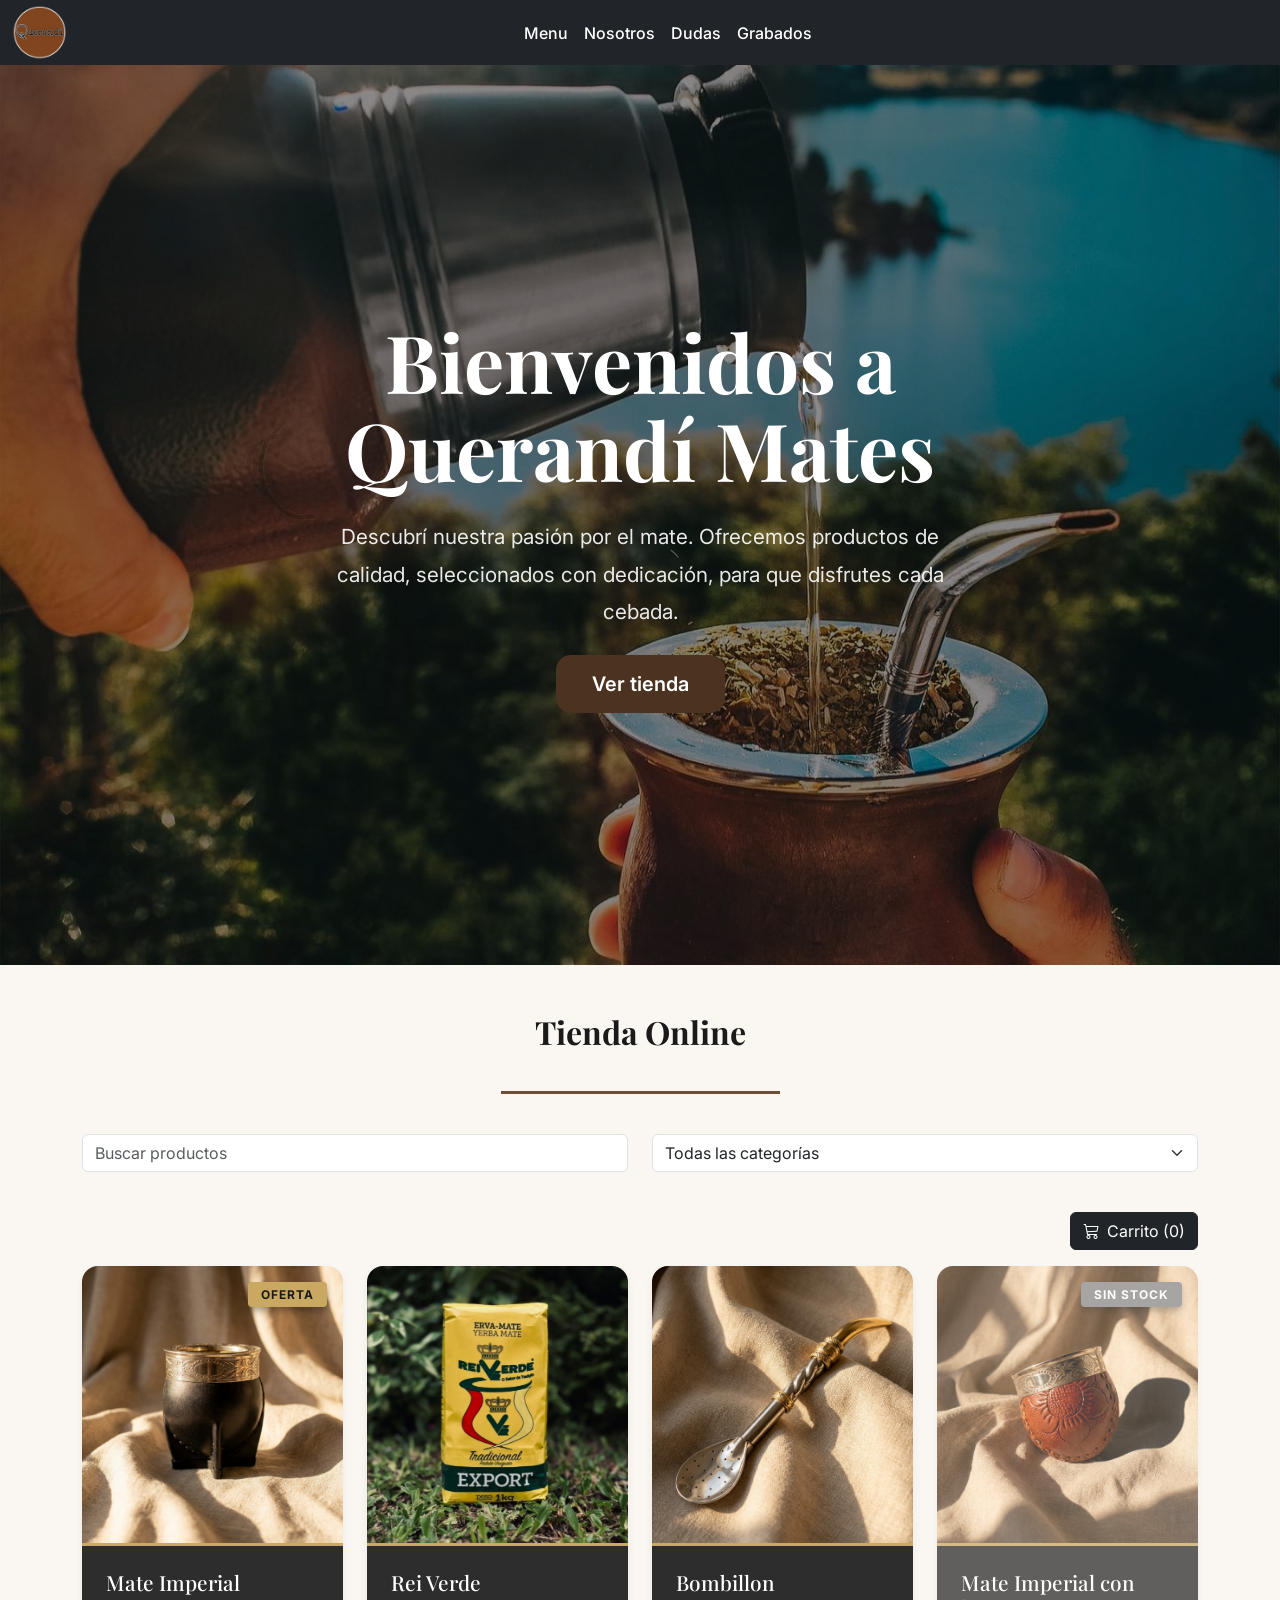
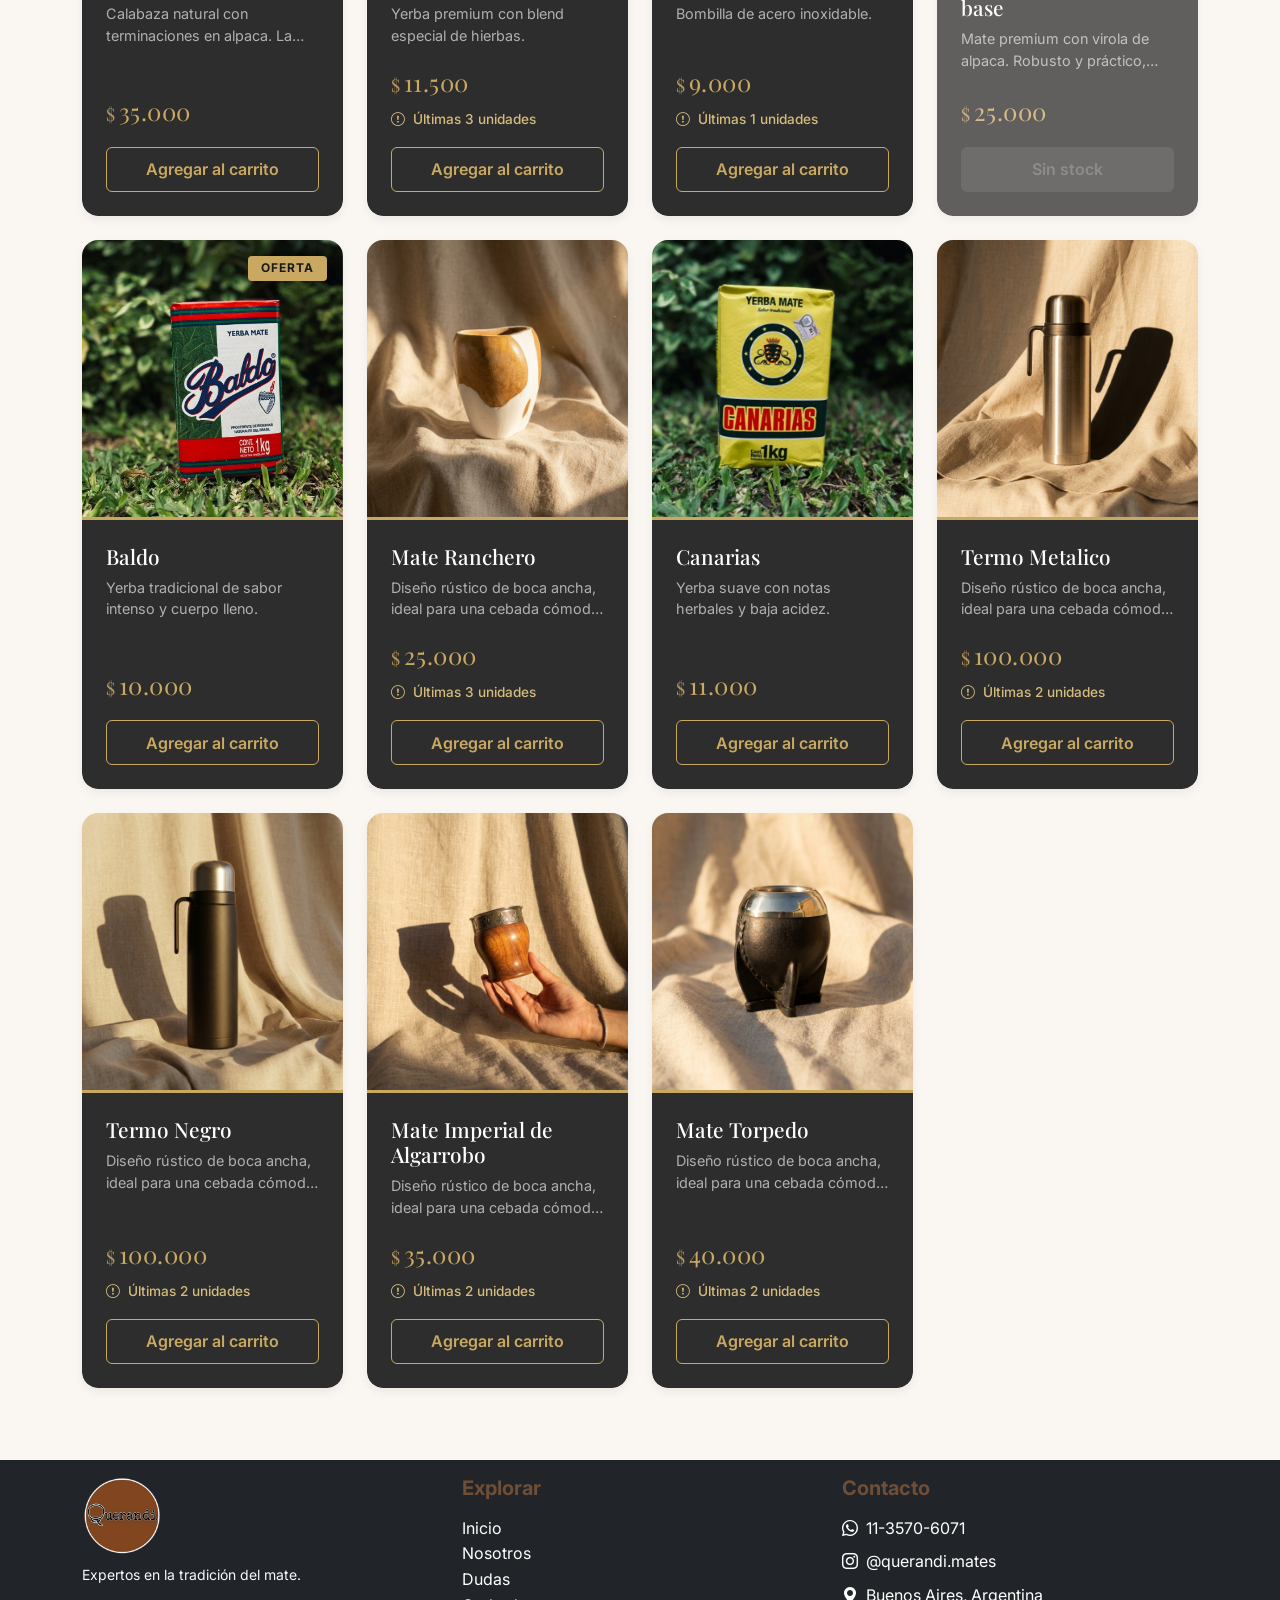
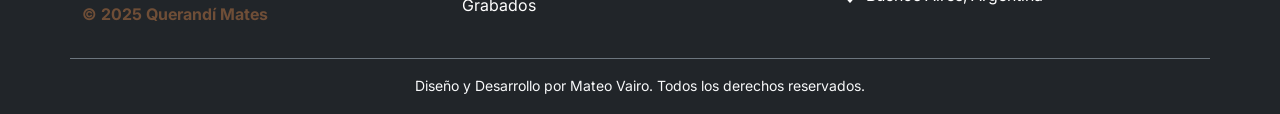
==== commit 68595f44: "Cambios en el checkout" ====
--- a/index.html
+++ b/index.html
@@ -193,7 +193,7 @@
                         <option value="">-- Seleccioná --</option>
                         <option value="Transferencia bancaria">Transferencia bancaria</option>
                         <option value="MercadoPago">MercadoPago</option>
-                        <option value="Efectivo">Efectivo (contra entrega)</option>
+                        <option value="Efectivo">Efectivo</option>
                     </select>
                 </div>
 
--- a/css/style.css
+++ b/css/style.css
@@ -9,7 +9,7 @@
   line-height: 1.6;
   font-family: var(--font-body);
   color: var(--color-dark);
-  background-color: var(--color-white);
+  background-color: var(--color-cream);
 }
 
 h1, h2, h3, h4 {
@@ -94,6 +94,253 @@
   font-weight: 600;
 }
 
+/* =========================================
+   Tarjetas de Productos Premium
+   ========================================= */
+.product-card {
+  background-color: transparent;
+  border-radius: 16px !important; /* Más redondeado */
+  overflow: hidden;
+  box-shadow: 0 4px 10px rgba(0, 0, 0, 0.06); /* Sombra base suave */
+  transition: all 0.3s ease;
+}
+.product-card:hover {
+  transform: translateY(-6px);
+  box-shadow: 0 15px 25px rgba(139, 90, 43, 0.15); /* Sombra más grande con un ligero tono marrón */
+}
+.product-card .card-img-wrapper {
+  position: relative;
+}
+.product-card .card-img-wrapper .card-img-top {
+  width: 100%;
+  height: 280px;
+  -o-object-fit: cover;
+     object-fit: cover;
+  border-bottom: 3px solid #C9A962;
+}
+.product-card .modern-badge {
+  position: absolute;
+  top: 1rem;
+  right: 1rem;
+  padding: 0.4rem 0.8rem;
+  font-family: "Inter", sans-serif;
+  font-size: 0.75rem;
+  font-weight: 700;
+  letter-spacing: 1px;
+  text-transform: uppercase;
+  border-radius: 4px;
+  z-index: 2;
+  box-shadow: 0 4px 6px rgba(0, 0, 0, 0.3);
+}
+.product-card .modern-badge.gold-badge {
+  background-color: #C9A962;
+  color: #1A1A1A;
+}
+.product-card .modern-badge.grey-badge {
+  background-color: #8A8A8A;
+  color: #FFFFFF;
+}
+.product-card .dark-body {
+  background-color: #2D2D2D;
+  color: #FFFFFF;
+  padding: 1.5rem;
+  text-align: left;
+  border-bottom-left-radius: 16px; /* Asegura que la parte de abajo también se redondee */
+  border-bottom-right-radius: 16px;
+}
+.product-card .dark-body .card-title {
+  color: #FFFFFF;
+  font-size: 1.3rem;
+  margin-bottom: 0.5rem;
+  font-family: "Playfair Display", serif;
+}
+.product-card .dark-body .description {
+  color: #B0B0B0;
+  font-size: 0.9rem;
+  line-height: 1.5;
+  display: -webkit-box;
+  -webkit-line-clamp: 2;
+  -webkit-box-orient: vertical;
+  overflow: hidden;
+}
+.product-card .dark-body .price {
+  font-family: "Playfair Display", Georgia, serif;
+  font-size: 1.5rem;
+  font-weight: 400; /* Acá está la magia: trazo fino y delicado */
+  color: #C9A962;
+  letter-spacing: 0.5px; /* Un poquitito de aire entre los números */
+}
+.product-card .dark-body .price .signo-peso {
+  font-family: "Playfair Display", Georgia, serif;
+  font-size: 1.1rem; /* Más chico que los números */
+  font-weight: 400;
+  margin-right: 3px;
+  opacity: 0.85; /* Lo hacemos apenas más suave para que no compita */
+}
+.product-card .dark-body .stock-warning {
+  font-size: 0.85rem;
+  color: #D4BC7D;
+  font-weight: 500;
+}
+.product-card .dark-body .stock-warning i {
+  margin-right: 4px;
+}
+.product-card .dark-body .btn-outline-gold {
+  background-color: transparent;
+  border: 1px solid #C9A962;
+  color: #C9A962;
+  font-weight: 600;
+  transition: 0.3s ease;
+  border-radius: 6px;
+  padding: 0.6rem;
+}
+.product-card .dark-body .btn-outline-gold:hover {
+  background-color: #C9A962;
+  color: #1A1A1A;
+}
+.product-card .dark-body .btn-disabled {
+  background-color: #4A4A4A;
+  border: 1px solid #4A4A4A;
+  color: #8A8A8A;
+  cursor: not-allowed;
+  font-weight: 600;
+  padding: 0.6rem;
+  border-radius: 6px;
+}
+
+/* =========================================
+   Modal de Producto (Estilo Premium)
+   ========================================= */
+.modal-content {
+  background-color: #2D2D2D; /* Fondo oscuro igual que las cards */
+  border: 1px solid rgba(201, 169, 98, 0.3); /* Borde sutil dorado */
+  border-radius: 16px;
+  box-shadow: 0 20px 40px rgba(0, 0, 0, 0.5); /* Sombra profunda */
+  color: #FFFFFF;
+}
+.modal-content .modal-header {
+  border-bottom: none; /* Quitamos la línea fea por defecto */
+  padding: 1.5rem 1.5rem 0;
+}
+.modal-content .modal-header .modal-title {
+  font-family: "Playfair Display", serif;
+  font-size: 1.8rem;
+  color: #FFFFFF;
+}
+.modal-content .modal-header {
+  /* Invertimos el color de la crucecita de Bootstrap para que se vea en fondo oscuro */
+}
+.modal-content .modal-header .btn-close {
+  filter: invert(1) grayscale(100%) brightness(200%);
+  opacity: 0.6;
+  transition: opacity 0.3s ease;
+}
+.modal-content .modal-header .btn-close:hover {
+  opacity: 1;
+}
+.modal-content .modal-body {
+  text-align: center; /* Centramos todos los textos e imágenes */
+  padding: 2rem;
+  /* Hacemos la imagen más grande, centrada y con estilo */
+}
+.modal-content .modal-body img {
+  display: block;
+  margin: 0 auto 1.5rem auto; /* Centrado horizontal y margen abajo */
+  max-width: 90%; /* Más ancha */
+  height: auto;
+  border-radius: 12px;
+  border-bottom: 3px solid #C9A962; /* Línea dorada para mantener el estilo */
+  box-shadow: 0 10px 20px rgba(0, 0, 0, 0.2);
+}
+.modal-content .modal-body {
+  /* Descripción del producto */
+}
+.modal-content .modal-body p {
+  color: #B0B0B0; /* Gris claro elegante */
+  font-size: 1rem;
+  line-height: 1.6;
+  margin-bottom: 1.5rem;
+  padding: 0 1rem; /* Un poco de aire a los costados */
+}
+.modal-content .modal-body {
+  /* Precio elegante en el modal */
+}
+.modal-content .modal-body .precio-modal {
+  font-family: "Playfair Display", Georgia, serif;
+  font-size: 2rem; /* Más grande que en la tarjeta */
+  font-weight: 400; /* Fino y delicado */
+  color: #C9A962;
+  letter-spacing: 0.5px;
+  margin-bottom: 0;
+}
+.modal-content .modal-body .precio-modal .signo-peso {
+  font-family: "Playfair Display", Georgia, serif;
+  font-size: 1.4rem; /* Más chico que el número */
+  font-weight: 400;
+  margin-right: 4px;
+  opacity: 0.85;
+}
+.modal-content .modal-footer {
+  border-top: none; /* Sin línea separadora */
+  justify-content: center; /* Centramos el botón */
+  padding-bottom: 2rem;
+  /* Botón estilo boutique */
+}
+.modal-content .modal-footer .btn {
+  background-color: transparent;
+  border: 1px solid #C9A962;
+  color: #C9A962;
+  font-family: "Inter", sans-serif;
+  font-weight: 600;
+  font-size: 0.95rem;
+  text-transform: uppercase;
+  letter-spacing: 1px;
+  padding: 0.8rem 2.5rem; /* Botón más ancho y con más presencia */
+  border-radius: 6px;
+  transition: all 0.3s ease;
+}
+.modal-content .modal-footer .btn:hover {
+  background-color: #C9A962;
+  color: #1A1A1A;
+  transform: translateY(-2px);
+  box-shadow: 0 5px 15px rgba(201, 169, 98, 0.2);
+}
+
+/* Eliminar fondo blanco y ajustar colores del checkout */
+#modalCheckout .modal-content {
+  background-color: #1a1a1a !important; /* Fondo oscuro */
+  color: #ffffff !important;
+  border: 1px solid #cfa361; /* Borde dorado */
+}
+
+/* Contenedor del resumen de productos */
+#checkoutResumen {
+  background-color: transparent !important; /* Quita el recuadro blanco */
+  border: none !important;
+}
+
+/* Labels arriba de los inputs */
+#modalCheckout label {
+  display: block;
+  margin-bottom: 5px;
+  font-weight: 600;
+  color: #ffffff !important;
+}
+
+/* Inputs oscuros para mantener la estética */
+#modalCheckout .form-control {
+  background-color: #2d2d2d !important;
+  border: 1px solid #444 !important;
+  color: #ffffff !important;
+}
+
+/* Asegurar que el total sea dorado y no verde */
+#checkoutTotal {
+  color: #cfa361 !important;
+  font-size: 1.5rem;
+  font-weight: bold;
+}
+
 .navbar {
   padding: 18px 0;
   background: rgba(255, 255, 255, 0.9);
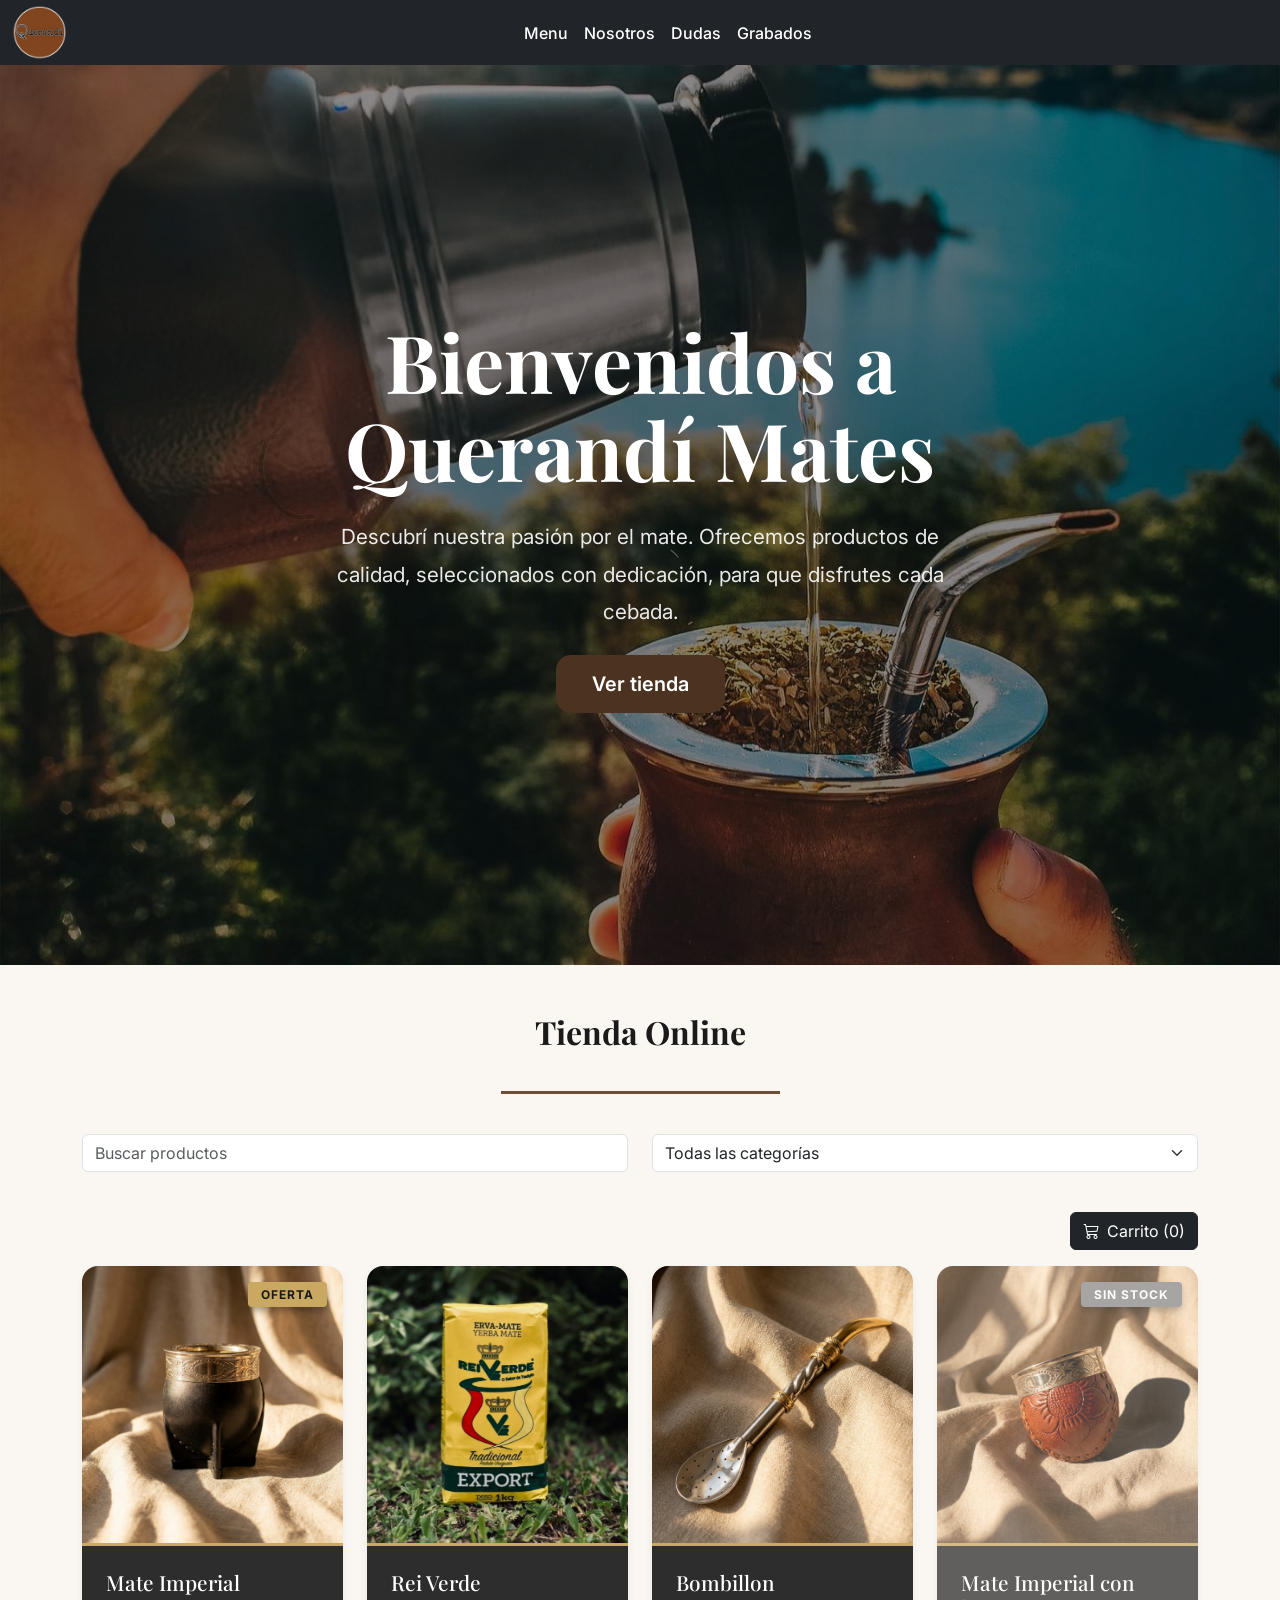
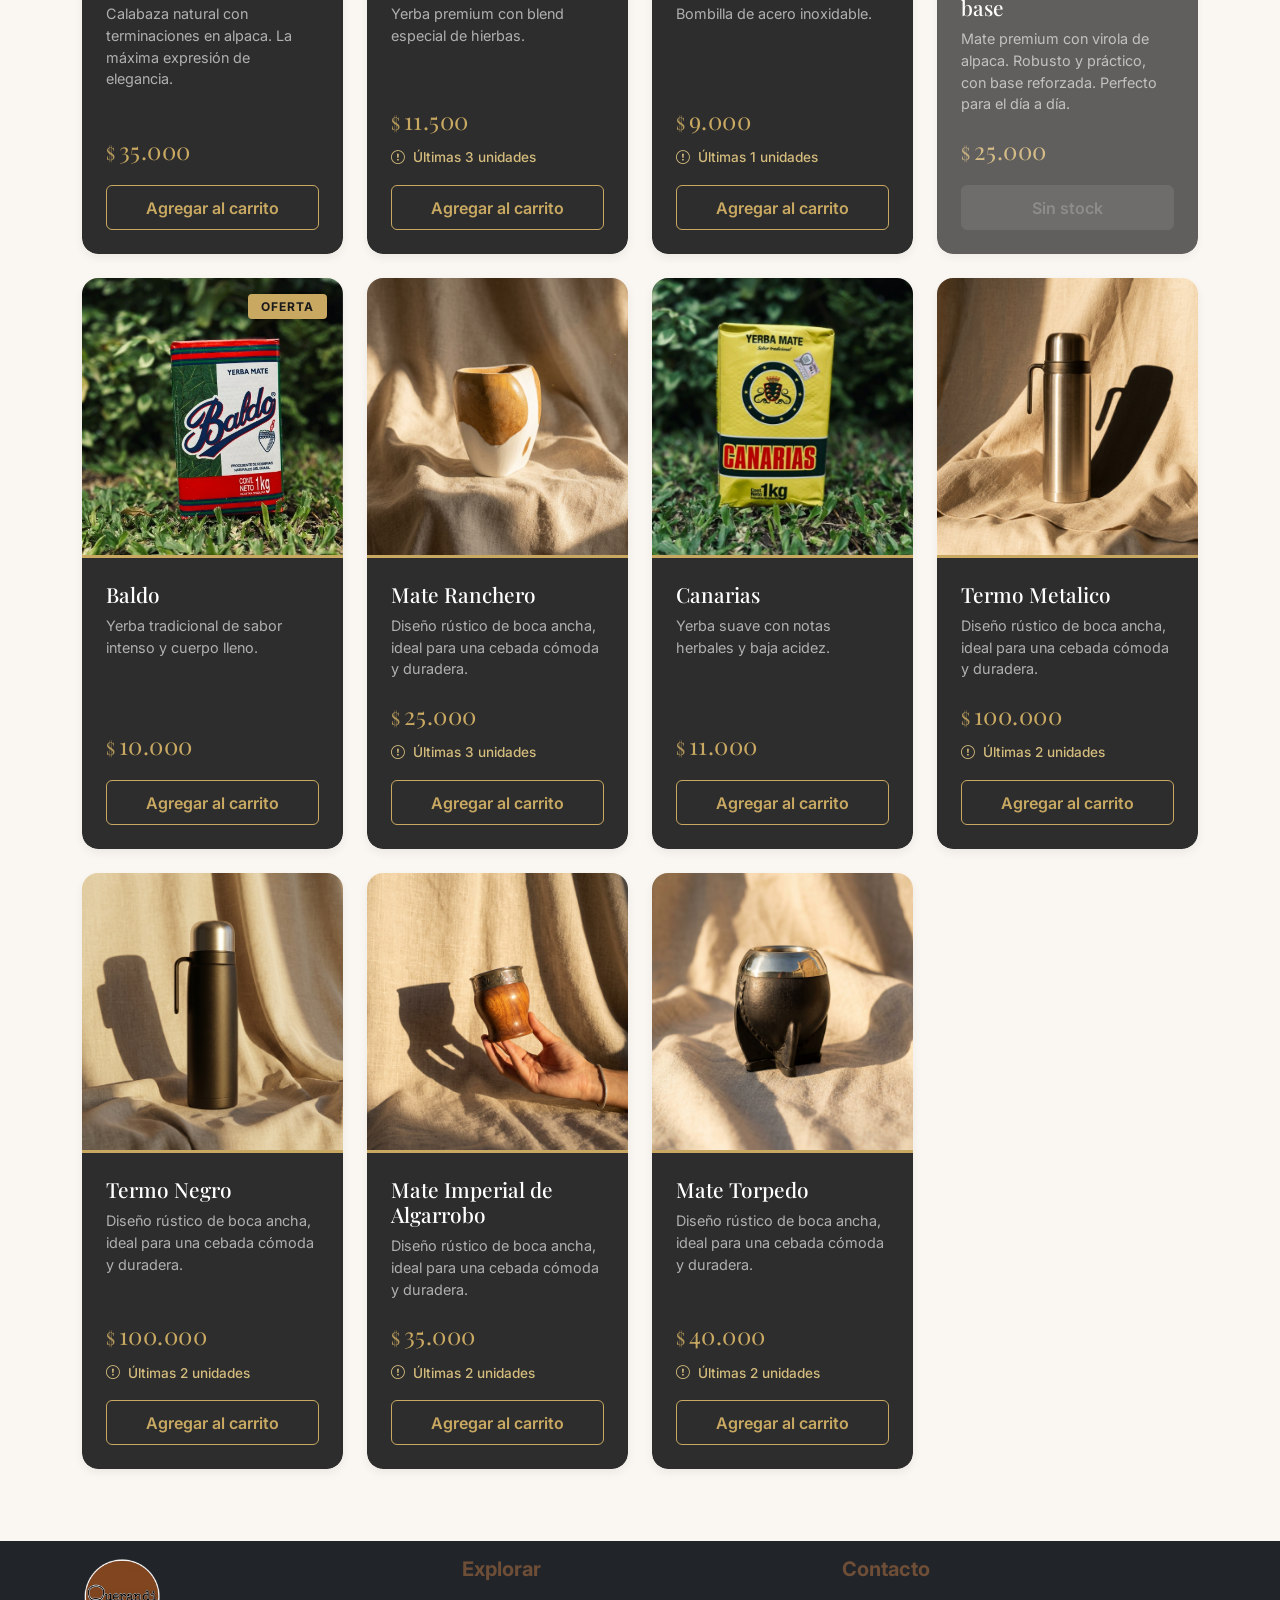
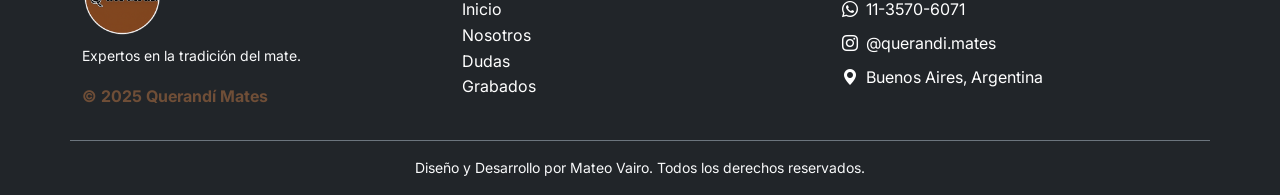
==== commit 84676231: "Cambion es nosotros" ====
--- a/index.html
+++ b/index.html
@@ -91,7 +91,7 @@
         </div>
     <div class="modal-body text-center">
         <img id="modalProductoImg" src="" alt="" class="img-fluid rounded mb-3" style="max-height: 300px; object-fit: contain;">
-        <p id="modalProductoDesc" class="text-muted"></p>
+        <p id="modalProductoDesc" class="text-white-50"></p>
         <p class="fw-bold fs-5" id="modalProductoPrecio"></p>
         <span id="modalProductoOferta"></span>
     </div>
@@ -116,7 +116,7 @@
             </div>
             <div class="modal-footer d-flex justify-content-between align-items-center">
                 <div>
-                    <span class="text-muted small">Total:</span>
+                    <span class="text-white">Total:</span>
                     <span class="fw-bold ms-1" id="carritoTotal">$0</span>
                 </div>
                 <div class="d-flex gap-2">
@@ -134,62 +134,62 @@
 
 
 <!-- ===== MODAL CHECKOUT ===== -->
-<div class="modal fade" id="modalCheckout" tabindex="-1">
+<div class="modal fade" id="modalCheckout" tabindex="-1" data-bs-theme="dark">
     <div class="modal-dialog modal-dialog-scrollable">
-        <div class="modal-content">
-            <div class="modal-header" style="background-color:#795548; color:#fff;">
-                <h5 class="modal-title"><i class="bi bi-bag-check me-2"></i>Finalizar compra</h5>
-                <button type="button" class="btn-close btn-close-white" data-bs-dismiss="modal"></button>
-            </div>
-            <div class="modal-body">
-
-                <!-- Resumen del pedido -->
-                <h6 class="fw-bold mb-2">📦 Tu pedido:</h6>
-                <div id="checkoutResumen" class="mb-3 border rounded p-2 bg-light small"></div>
-                <div class="text-end fw-bold mb-4">
-                    Total: <span id="checkoutTotal" class="text-success fs-5">$0</span>
-                </div>
-
-                <!-- Formulario de datos -->
-                <h6 class="fw-bold mb-3">👤 Tus datos:</h6>
-
-                <div class="mb-3">
-                    <label class="form-label small fw-semibold">Nombre completo</label>
-                    <input type="text" id="chkNombre" class="form-control form-control-sm" placeholder="Ej: Juan Pérez">
-                </div>
-
-                <div class="mb-3">
-                    <label class="form-label small fw-semibold">Email</label>
-                    <input type="email" id="chkMail" class="form-control form-control-sm" placeholder="tu@mail.com">
-                </div>
-
-                <div class="mb-3">
-                    <label class="form-label small fw-semibold">Número de teléfono</label>
-                    <input type="tel" id="chkTelefono" class="form-control form-control-sm" placeholder="Ej: 1135706071">
-                </div>
-
-                <div class="mb-3">
-                    <label class="form-label small fw-semibold">Código postal</label>
-                    <input type="text" id="chkCP" class="form-control form-control-sm" placeholder="Ej: 1876">
-                </div>
-
-                <div class="mb-3">
-                    <label class="form-label small fw-semibold">Dirección</label>
-                    <input type="text" id="chkDireccion" class="form-control form-control-sm" placeholder="Calle, número, piso/depto">
-                </div>
-
-                <div class="mb-3">
-                    <label class="form-label small fw-semibold">Como lo recibis?</label>
-                    <select class="form-select mb-3" id="chkEnvio">
+        <div class="modal-content" style="background-color: #1a1a1a; color: #fff; border: 1px solid #cfa361;">
+            <div class="modal-header border-bottom border-secondary">
+                <h5 class="modal-title" style="color: #cfa361;"><i class="bi bi-bag-check me-2"></i>Finalizar compra</h5>
+                <button type="button" class="btn-close" data-bs-dismiss="modal"></button>
+            </div>
+            <div class="modal-body p-4">
+
+                <h6 class="fw-bold mb-3 text-white"><i class="bi bi-box-seam me-2"></i>Tu pedido:</h6>
+                <div id="checkoutResumen" class="mb-4 rounded p-0 bg-transparent"></div>
+                
+                <div class="text-end fw-bold mb-5 pb-3 border-bottom border-secondary">
+                    <span class="text-white me-2">Total:</span> 
+                    <span id="checkoutTotal" style="color: #cfa361; font-size: 1.5rem;">$0</span>
+                </div>
+
+                <h6 class="fw-bold mb-4 text-white"><i class="bi bi-person-lines-fill me-2"></i>Tus datos:</h6>
+
+                <div class="mb-3">
+                    <label class="form-label small fw-semibold text-white-50">Nombre completo</label>
+                    <input type="text" id="chkNombre" class="form-control bg-dark text-white border-secondary" placeholder="Ej: Juan Pérez">
+                </div>
+
+                <div class="mb-3">
+                    <label class="form-label small fw-semibold text-white-50">Email</label>
+                    <input type="email" id="chkMail" class="form-control bg-dark text-white border-secondary" placeholder="tu@mail.com">
+                </div>
+
+                <div class="mb-3">
+                    <label class="form-label small fw-semibold text-white-50">Número de teléfono</label>
+                    <input type="tel" id="chkTelefono" class="form-control bg-dark text-white border-secondary" placeholder="Ej: 1135706071">
+                </div>
+
+                <div class="mb-3">
+                    <label class="form-label small fw-semibold text-white-50">Código postal</label>
+                    <input type="text" id="chkCP" class="form-control bg-dark text-white border-secondary" placeholder="Ej: 1876">
+                </div>
+
+                <div class="mb-3">
+                    <label class="form-label small fw-semibold text-white-50">Dirección</label>
+                    <input type="text" id="chkDireccion" class="form-control bg-dark text-white border-secondary" placeholder="Calle, número, piso/depto">
+                </div>
+
+                <div class="mb-3">
+                    <label class="form-label small fw-semibold text-white-50">¿Cómo lo recibís?</label>
+                    <select class="form-select bg-dark text-white border-secondary" id="chkEnvio">
                         <option value="">-- Seleccioná --</option>
                         <option value="Envío a domicilio">Envío a domicilio</option>
                         <option value="Retiro en persona">Retiro en persona</option>
                     </select>
                 </div>
 
-                <div class="mb-3">
-                    <label class="form-label small fw-semibold">Método de pago</label>
-                    <select id="chkPago" class="form-select form-select-sm">
+                <div class="mb-4">
+                    <label class="form-label small fw-semibold text-white-50">Método de pago</label>
+                    <select id="chkPago" class="form-select bg-dark text-white border-secondary">
                         <option value="">-- Seleccioná --</option>
                         <option value="Transferencia bancaria">Transferencia bancaria</option>
                         <option value="MercadoPago">MercadoPago</option>
@@ -198,10 +198,10 @@
                 </div>
 
             </div>
-            <div class="modal-footer">
-                <button type="button" class="btn btn-secondary btn-sm" data-bs-dismiss="modal">Volver</button>
-                <button type="button" class="btn btn-success" id="btnEnviarCompra">
-                    <i class="bi bi-whatsapp me-1"></i>Enviar compra por WhatsApp
+            <div class="modal-footer border-top border-secondary">
+                <button type="button" class="btn btn-outline-light btn-sm px-4" data-bs-dismiss="modal">Volver</button>
+                <button type="button" class="btn px-4" id="btnEnviarCompra" style="background-color: #cfa361; color: #1a1a1a; font-weight: 600;">
+                    <i class="bi bi-whatsapp me-2"></i>Enviar pedido
                 </button>
             </div>
         </div>
@@ -216,8 +216,8 @@
             <div class="modal-body py-5 px-4">
                 <div style="font-size:4rem">🧉</div>
                 <h4 class="fw-bold mt-3 mb-2">¡Pedido enviado!</h4>
-                <p class="text-muted mb-1">Te redirigimos a WhatsApp para que el vendedor reciba tu orden.</p>
-                <p class="text-muted small mb-4">En breve te van a contactar para coordinar la entrega.</p>
+                <p class="text-white mb-1">Te redirigimos a WhatsApp para que el vendedor reciba tu orden.</p>
+                <p class="text-white small mb-4">En breve te van a contactar para coordinar la entrega.</p>
                 <button type="button" class="btn btn-dark px-4" data-bs-dismiss="modal">
                     Volver a la tienda
                 </button>
--- a/css/style.css
+++ b/css/style.css
@@ -159,7 +159,7 @@
   font-size: 0.9rem;
   line-height: 1.5;
   display: -webkit-box;
-  -webkit-line-clamp: 2;
+  line-clamp: 2;
   -webkit-box-orient: vertical;
   overflow: hidden;
 }
@@ -306,35 +306,46 @@
   box-shadow: 0 5px 15px rgba(201, 169, 98, 0.2);
 }
 
-/* Eliminar fondo blanco y ajustar colores del checkout */
-#modalCheckout .modal-content {
-  background-color: #1a1a1a !important; /* Fondo oscuro */
-  color: #ffffff !important;
-  border: 1px solid #cfa361; /* Borde dorado */
-}
-
-/* Contenedor del resumen de productos */
-#checkoutResumen {
-  background-color: transparent !important; /* Quita el recuadro blanco */
-  border: none !important;
-}
-
-/* Labels arriba de los inputs */
+/* =========================================
+   DISEÑO PREMIUM PARA EL CHECKOUT
+   ========================================= */
+#modalCheckout {
+  /* Mantiene tus labels perfectos arriba del input */
+}
 #modalCheckout label {
   display: block;
   margin-bottom: 5px;
   font-weight: 600;
   color: #ffffff !important;
 }
-
-/* Inputs oscuros para mantener la estética */
-#modalCheckout .form-control {
+#modalCheckout {
+  /* Inputs Y DESPLEGABLES oscuros (Agregamos .form-select) */
+}
+#modalCheckout .form-control, #modalCheckout .form-select {
   background-color: #2d2d2d !important;
   border: 1px solid #444 !important;
   color: #ffffff !important;
-}
-
-/* Asegurar que el total sea dorado y no verde */
+  /* Estilo elegante cuando hacés clic para escribir */
+}
+#modalCheckout .form-control:focus, #modalCheckout .form-select:focus {
+  background-color: #2d2d2d !important;
+  border-color: #cfa361 !important;
+  color: #ffffff !important;
+  box-shadow: 0 0 0 0.25rem rgba(207, 163, 97, 0.25) !important;
+}
+#modalCheckout {
+  /* Opacidad para los textos de ejemplo (placeholder) */
+}
+#modalCheckout .form-control::-moz-placeholder {
+  color: #6c757d;
+  opacity: 0.7;
+}
+#modalCheckout .form-control::placeholder {
+  color: #6c757d;
+  opacity: 0.7;
+}
+
+/* Mantiene tu total dorado impecable */
 #checkoutTotal {
   color: #cfa361 !important;
   font-size: 1.5rem;
@@ -789,74 +800,222 @@
     width: 45px;
   }
 }
+/* ==========================================================================
+   SECCIÓN NOSOTROS - ESTILO PREMIUM CREMA Y DORADO
+   ========================================================================== */
+.nosotros-main {
+  background-color: #fdfcf8 !important; /* Fondo cremita súper cálido */
+  color: #2d2d2d !important; /* Texto base carbón oscuro para legibilidad */
+  min-height: 80vh;
+}
+.nosotros-main .text-white {
+  color: #2d2d2d !important;
+}
+.nosotros-main .text-white-50 {
+  color: #666 !important;
+}
+.nosotros-main .text-light-grey {
+  color: #444 !important;
+}
+.nosotros-main .text-dark-grey {
+  color: #2d2d2d !important;
+}
+.nosotros-main .text-gold {
+  color: #cfa361 !important;
+}
+.nosotros-main .tracking-widest {
+  letter-spacing: 2px;
+}
+.nosotros-main {
+  /* --- Elementos Estéticos --- */
+}
+.nosotros-main .gold-divider {
+  width: 60px;
+  border-bottom: 3px solid #cfa361;
+}
+.nosotros-main .nosotros-lead {
+  max-width: 650px;
+  font-size: 1.15rem;
+}
+.nosotros-main {
+  /* --- Imagen con Marco Desfasado --- */
+}
+.nosotros-main .nosotros-img-container {
+  position: relative;
+  display: inline-block;
+}
+.nosotros-main .nosotros-img-container .nosotros-img {
+  border: 1px solid #e8e4d8;
+  max-height: 400px;
+  -o-object-fit: cover;
+     object-fit: cover;
+  position: relative;
+  z-index: 2;
+}
+.nosotros-main .nosotros-img-container .gold-offset-border {
+  position: absolute;
+  bottom: 0;
+  left: 0;
+  width: 100%;
+  height: 100%;
+  border: 2px solid #cfa361;
+  transform: translate(12px, 12px);
+  z-index: 1;
+  opacity: 0.5;
+}
+.nosotros-main {
+  /* --- Bloques de Fondo (Números, Grabados, etc.) --- */
+}
+.nosotros-main .bkg-numbers {
+  background-color: #f5f2eb !important; /* Un crema apenas más oscurito para contrastar */
+  border: 1px solid #e8e4d8 !important;
+}
+.nosotros-main {
+  /* --- El Arte del Detalle (Cajas Macro Zoom Alargadas) --- */
+}
+.nosotros-main .zoom-box {
+  position: relative;
+  overflow: hidden;
+  height: 180px; /* Cambiado a formato alargado y fino */
+  border: 1px solid #e8e4d8;
+  border-radius: 8px; /* Esquinas suavizadas de catálogo premium */
+  cursor: pointer;
+}
+.nosotros-main .zoom-box img {
+  width: 100%;
+  height: 100%;
+  -o-object-fit: cover;
+     object-fit: cover;
+  transition: transform 0.6s cubic-bezier(0.25, 1, 0.5, 1);
+}
+.nosotros-main .zoom-box .zoom-caption {
+  position: absolute;
+  bottom: 0;
+  left: 0;
+  width: 100%;
+  padding: 12px 15px; /* Más compacto para el nuevo formato */
+  background: linear-gradient(transparent, rgba(18, 18, 18, 0.95)) !important;
+  z-index: 2;
+}
+.nosotros-main .zoom-box .zoom-caption h5 {
+  font-size: 1.1rem !important;
+  color: #ffffff !important; /* Forzamos título blanco sobre el degradé */
+  margin: 0 !important;
+}
+.nosotros-main .zoom-box .zoom-caption p {
+  font-size: 0.8rem !important;
+  color: rgba(255, 255, 255, 0.7) !important;
+  margin: 0 !important;
+}
+.nosotros-main .zoom-box:hover img {
+  transform: scale(1.12);
+}
+.nosotros-main {
+  /* --- Enfoque macro digital exclusivo para la Virola --- */
+}
+.nosotros-main .zoom-virola img {
+  -o-object-position: 50% 39% !important;
+     object-position: 50% 39% !important; /* Centrado quirúrgico en el metal de imperial_algarrobo.jpg */
+  transform: scale(1.6); /* Encuadre inicial del zoom sin romper la imagen */
+  transition: transform 0.5s ease !important;
+}
+.nosotros-main .zoom-virola:hover img {
+  transform: scale(1.8) !important;
+}
+.nosotros-main {
+  /* --- Logos de Empresas Asociadas (Regalos Empresariales) --- */
+}
+.nosotros-main .grayscale-logos img {
+  filter: grayscale(100%);
+  opacity: 0.5;
+  transition: all 0.3s ease;
+  max-height: 50px;
+  -o-object-fit: contain;
+     object-fit: contain;
+}
+.nosotros-main .grayscale-logos img:hover {
+  filter: grayscale(0%);
+  opacity: 1 !important;
+}
+.nosotros-main {
+  /* --- Testimonios Estilo Chat de Instagram --- */
+}
+.nosotros-main .insta-chat-box {
+  background-color: #f5f2eb !important;
+  border: 1px solid #e8e4d8 !important;
+}
+.nosotros-main .insta-chat-box .avatar-insta {
+  width: 40px;
+  height: 40px;
+  background: linear-gradient(45deg, #f09433 0%, #e6683c 25%, #dc2743 50%, #cc2366 75%, #bc1888 100%);
+  color: white;
+  border-radius: 50%;
+  display: flex;
+  align-items: center;
+  justify-content: center;
+  font-weight: bold;
+  font-size: 0.9rem;
+}
+.nosotros-main .insta-chat-box p {
+  font-style: italic;
+  color: #444 !important;
+}
+.nosotros-main {
+  /* --- Botón de Contorno Dorado Interactivo --- */
+}
+.nosotros-main .btn-outline-gold {
+  border: 1px solid #cfa361 !important;
+  color: #cfa361 !important;
+  font-weight: 600;
+  background-color: transparent;
+  transition: all 0.3s ease;
+}
+.nosotros-main .btn-outline-gold:hover {
+  background-color: #cfa361 !important;
+  color: #fdfcf8 !important; /* Pinta el texto con el cremita de fondo */
+  box-shadow: 0 0 15px rgba(207, 163, 97, 0.3);
+  transform: translateY(-2px);
+}
+
 /* =========================================
-   Sección: Nosotros (_nosotros.scss)
+CONTENEDORES DE EMPRESAS (B2B)
    ========================================= */
-.nosotros-page .font-heading {
-  font-family: var(--font-heading);
-  color: var(--color-dark);
-}
-.nosotros-page .text-gray {
-  color: var(--color-gray);
-  line-height: 1.8;
-}
-.nosotros-page .text-querandi {
-  color: var(--color-primary);
-}
-.nosotros-page .text-primary-light {
-  color: var(--color-primary-light);
-}
-.nosotros-page .bg-cream {
-  background-color: var(--color-cream);
-  border-radius: var(--radius-xl);
-}
-.nosotros-page .divider-primary {
-  width: 80px;
-  height: 4px;
-  background: var(--gradient-primary);
-  border-radius: var(--radius-full);
-  transition: width var(--transition-slow);
-}
-.nosotros-page .divider-primary:hover {
-  width: 120px;
-}
-.nosotros-page .feature-card {
-  background-color: var(--color-white);
-  border: 1px solid rgba(0, 0, 0, 0.03);
-  border-radius: var(--radius-lg);
-  transition: var(--transition-base);
-  box-shadow: var(--shadow-sm);
-}
-.nosotros-page .feature-card:hover {
-  transform: translateY(-8px);
-  box-shadow: var(--shadow-lg);
-  border-color: rgba(139, 90, 43, 0.15);
-}
-.nosotros-page .feature-card:hover i {
-  transform: scale(1.15);
-  color: var(--color-primary);
-}
-.nosotros-page .feature-card i {
-  transition: all var(--transition-base);
-  display: inline-block;
-}
-.nosotros-page .rounded-lg {
-  border-radius: var(--radius-lg);
-}
-.nosotros-page .shadow-lg {
-  box-shadow: var(--shadow-lg);
-}
-.nosotros-page .tracking-wide {
-  letter-spacing: 2px;
-}
-@media (max-width: 991px) {
-  .nosotros-page .display-4 {
-    font-size: 2.5rem;
-  }
-  .nosotros-page .feature-card {
-    padding: 2rem 1.5rem !important;
-  }
-  .nosotros-page .bg-cream {
-    border-radius: 0;
-  }
+.client-brand-box {
+  display: flex;
+  align-items: center;
+  justify-content: center;
+  gap: 16px; /* Más separación elegante entre logo y texto */
+  background-color: #f5f2eb;
+  border: 1px solid #e8e4d8;
+  padding: 16px 28px; /* Más cuerpo a la pastilla */
+  border-radius: 40px;
+  transition: all 0.3s ease;
+  filter: grayscale(100%);
+  opacity: 0.7;
+}
+.client-brand-box .client-logo {
+  max-height: 58px; /* Subimos de 24px a 38px para que tenga presencia */
+  width: auto;
+  -o-object-fit: contain;
+     object-fit: contain;
+}
+.client-brand-box {
+  /* El nombre de la empresa */
+}
+.client-brand-box .client-name {
+  font-size: 1.05rem; /* Subimos un pelín para que juegue en la misma liga que el logo */
+  font-weight: 600;
+  color: #2d2d2d;
+  white-space: nowrap;
+}
+.client-brand-box {
+  /* CUANDO PASÁS EL MOUSE: Recupera la vida y el color original */
+}
+.client-brand-box:hover {
+  filter: grayscale(0%);
+  opacity: 1;
+  background-color: #ffffff;
+  border-color: #cfa361;
+  transform: translateY(-2px);
+  box-shadow: 0 5px 15px rgba(207, 163, 97, 0.15) !important;
 }/*# sourceMappingURL=style.css.map */
